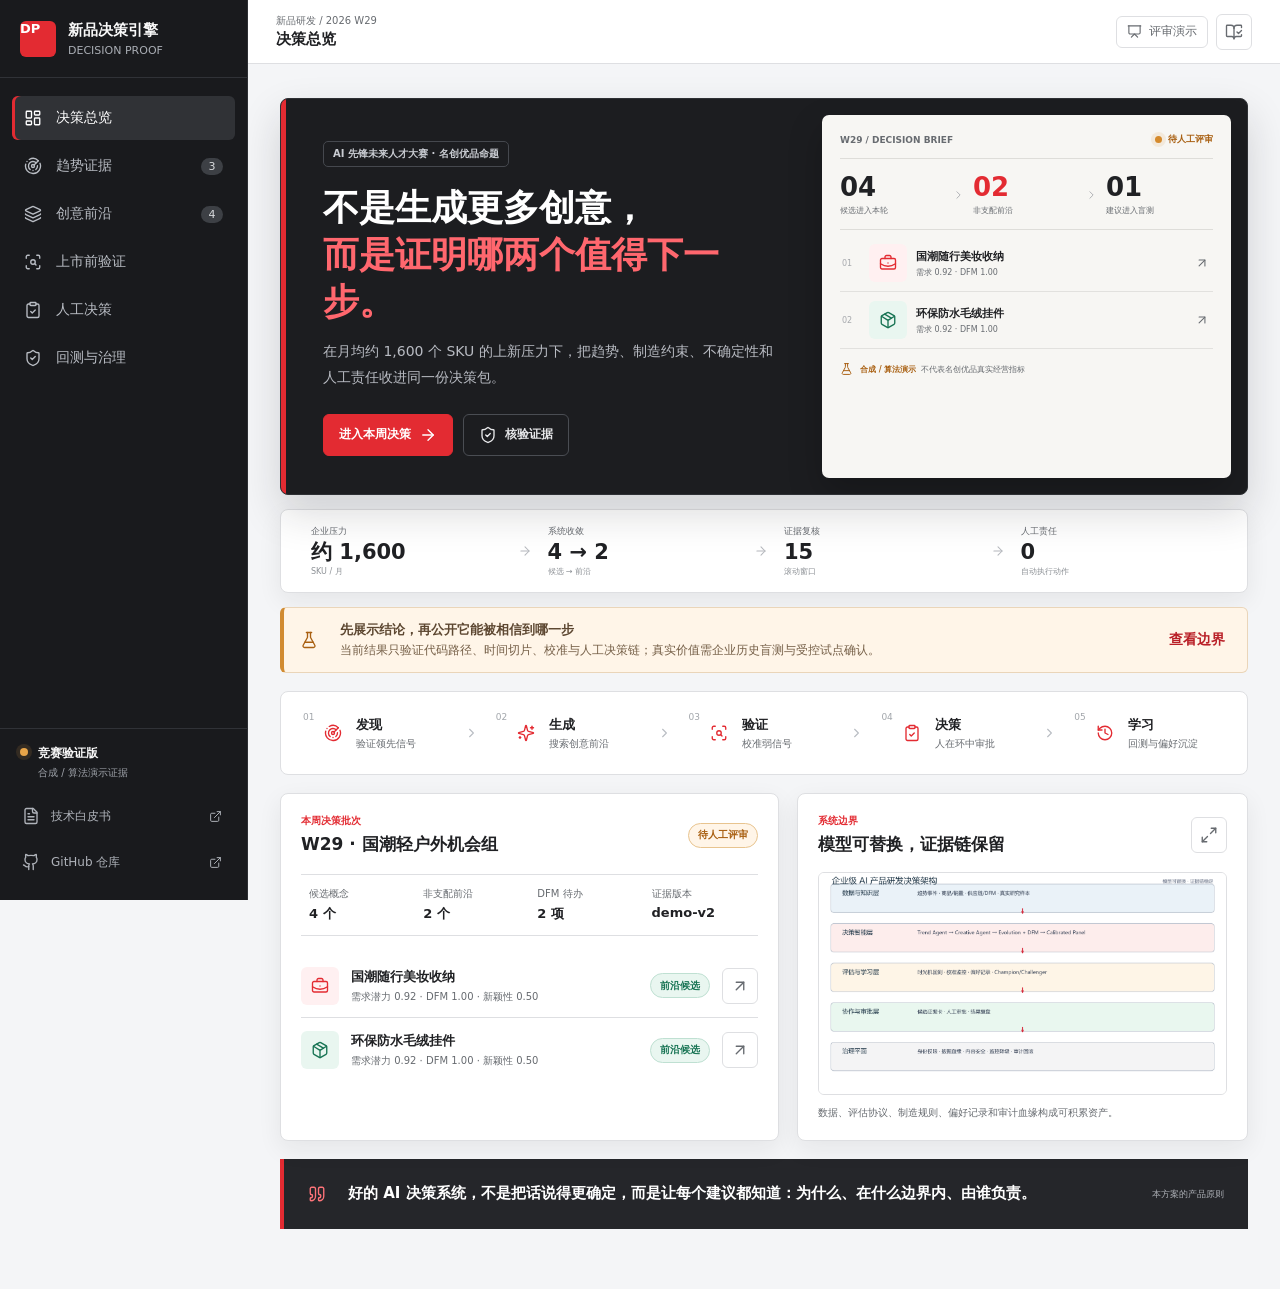
==== site/index.html @ 18df1b3a "feat: publish evaluator decision workspace" ====
<!doctype html>
<html lang="zh-CN">
<head>
  <meta charset="utf-8">
  <meta name="viewport" content="width=device-width, initial-scale=1">
  <meta name="description" content="MINISO AI 新品研发决策引擎评审演示工作台">
  <meta name="theme-color" content="#f4f5f7">
  <title>MINISO AI 新品决策工作台</title>
  <link rel="stylesheet" href="styles.css">
</head>
<body>
  <a class="skip-link" href="#main-content">跳到主要内容</a>

  <div class="app-shell">
    <aside class="sidebar" id="sidebar" aria-label="主导航">
      <div class="brand">
        <span class="brand-mark" aria-hidden="true">DP</span>
        <div>
          <strong>新品决策引擎</strong>
          <span>Decision Proof</span>
        </div>
      </div>

      <nav class="side-nav">
        <button class="nav-item active" data-view="overview" type="button">
          <i data-lucide="layout-dashboard" aria-hidden="true"></i>
          <span>决策总览</span>
        </button>
        <button class="nav-item" data-view="trends" type="button">
          <i data-lucide="radar" aria-hidden="true"></i>
          <span>趋势证据</span>
          <span class="nav-count">3</span>
        </button>
        <button class="nav-item" data-view="candidates" type="button">
          <i data-lucide="layers-3" aria-hidden="true"></i>
          <span>创意前沿</span>
          <span class="nav-count">4</span>
        </button>
        <button class="nav-item" data-view="validation" type="button">
          <i data-lucide="scan-search" aria-hidden="true"></i>
          <span>上市前验证</span>
        </button>
        <button class="nav-item" data-view="decision" type="button">
          <i data-lucide="clipboard-check" aria-hidden="true"></i>
          <span>人工决策</span>
        </button>
        <button class="nav-item" data-view="evidence" type="button">
          <i data-lucide="shield-check" aria-hidden="true"></i>
          <span>回测与治理</span>
        </button>
      </nav>

      <div class="sidebar-bottom">
        <div class="evidence-status">
          <span class="status-dot" aria-hidden="true"></span>
          <div>
            <strong>竞赛验证版</strong>
            <span>合成 / 算法演示证据</span>
          </div>
        </div>
        <a class="sidebar-link" href="assets/AI产品开发引擎技术白皮书.pdf" target="_blank" rel="noreferrer">
          <i data-lucide="file-text" aria-hidden="true"></i>
          技术白皮书
          <i data-lucide="external-link" aria-hidden="true"></i>
        </a>
        <a class="sidebar-link" href="https://github.com/lifelonglearnerAdam/miniso-ai-decision-engine" target="_blank" rel="noreferrer">
          <i data-lucide="github" aria-hidden="true"></i>
          GitHub 仓库
          <i data-lucide="external-link" aria-hidden="true"></i>
        </a>
      </div>
    </aside>

    <button class="sidebar-scrim" id="sidebar-scrim" type="button" aria-label="关闭导航"></button>

    <main class="main" id="main-content">
      <header class="topbar">
        <div class="topbar-left">
          <button class="icon-button mobile-menu" id="mobile-menu" type="button" aria-label="打开导航" title="打开导航">
            <i data-lucide="menu" aria-hidden="true"></i>
          </button>
          <div>
            <span class="eyebrow">新品研发 / 2026 W29</span>
            <strong id="topbar-title">决策总览</strong>
          </div>
        </div>
        <div class="topbar-actions">
          <span class="mode-badge"><i data-lucide="presentation" aria-hidden="true"></i>评审演示</span>
          <button class="icon-button" id="source-button" type="button" aria-label="查看证据来源" title="查看证据来源">
            <i data-lucide="book-open-check" aria-hidden="true"></i>
          </button>
        </div>
      </header>

      <section class="view active" id="view-overview" data-title="决策总览">
        <section class="story-stage" aria-labelledby="story-title">
          <div class="story-copy">
            <span class="story-kicker">AI 先锋未来人才大赛 · 名创优品命题</span>
            <h1 id="story-title">不是生成更多创意，<br><em>而是证明哪两个值得下一步。</em></h1>
            <p>在月均约 1,600 个 SKU 的上新压力下，把趋势、制造约束、不确定性和人工责任收进同一份决策包。</p>
            <div class="story-actions">
              <button class="story-primary" data-jump="candidates" type="button">
                进入本周决策
                <i data-lucide="arrow-right" aria-hidden="true"></i>
              </button>
              <button class="story-secondary" data-jump="evidence" type="button">
                <i data-lucide="shield-check" aria-hidden="true"></i>
                核验证据
              </button>
            </div>
          </div>

          <div class="decision-brief" aria-label="本周决策结论">
            <div class="brief-topline">
              <span>W29 / DECISION BRIEF</span>
              <span class="brief-live"><i></i>待人工评审</span>
            </div>
            <div class="brief-funnel" aria-label="4 个候选收敛为 2 个前沿候选，再形成 1 个盲测建议">
              <div><strong>04</strong><span>候选进入本轮</span></div>
              <i data-lucide="chevron-right" aria-hidden="true"></i>
              <div class="highlight"><strong>02</strong><span>非支配前沿</span></div>
              <i data-lucide="chevron-right" aria-hidden="true"></i>
              <div><strong>01</strong><span>建议进入盲测</span></div>
            </div>
            <div class="brief-candidates">
              <button data-candidate="C-042" type="button">
                <span class="brief-index">01</span>
                <span class="brief-product red"><i data-lucide="briefcase-business" aria-hidden="true"></i></span>
                <span><strong>国潮随行美妆收纳</strong><small>需求 0.92 · DFM 1.00</small></span>
                <i data-lucide="arrow-up-right" aria-hidden="true"></i>
              </button>
              <button data-candidate="C-057" type="button">
                <span class="brief-index">02</span>
                <span class="brief-product green"><i data-lucide="package" aria-hidden="true"></i></span>
                <span><strong>环保防水毛绒挂件</strong><small>需求 0.92 · DFM 1.00</small></span>
                <i data-lucide="arrow-up-right" aria-hidden="true"></i>
              </button>
            </div>
            <div class="brief-boundary">
              <i data-lucide="flask-conical" aria-hidden="true"></i>
              <span><strong>合成 / 算法演示</strong>不代表名创优品真实经营指标</span>
            </div>
          </div>
        </section>

        <div class="story-sequence" aria-label="从企业压力到人工决策的故事线">
          <div><span>企业压力</span><strong>约 1,600</strong><small>SKU / 月</small></div>
          <i data-lucide="arrow-right" aria-hidden="true"></i>
          <div><span>系统收敛</span><strong>4 → 2</strong><small>候选 → 前沿</small></div>
          <i data-lucide="arrow-right" aria-hidden="true"></i>
          <div><span>证据复核</span><strong>15</strong><small>滚动窗口</small></div>
          <i data-lucide="arrow-right" aria-hidden="true"></i>
          <div><span>人工责任</span><strong>0</strong><small>自动执行动作</small></div>
        </div>

        <div class="evidence-banner story-evidence" role="note">
          <i data-lucide="flask-conical" aria-hidden="true"></i>
          <div>
            <strong>先展示结论，再公开它能被相信到哪一步</strong>
            <span>当前结果只验证代码路径、时间切片、校准与人工决策链；真实价值需企业历史盲测与受控试点确认。</span>
          </div>
          <button class="text-button" data-jump="evidence" type="button">查看边界</button>
        </div>

        <div class="workflow" aria-label="决策流程">
          <button class="workflow-step" data-jump="trends" type="button">
            <span class="step-number">01</span>
            <i data-lucide="radar" aria-hidden="true"></i>
            <span><strong>发现</strong><small>验证领先信号</small></span>
          </button>
          <i class="workflow-arrow" data-lucide="chevron-right" aria-hidden="true"></i>
          <button class="workflow-step" data-jump="candidates" type="button">
            <span class="step-number">02</span>
            <i data-lucide="sparkles" aria-hidden="true"></i>
            <span><strong>生成</strong><small>搜索创意前沿</small></span>
          </button>
          <i class="workflow-arrow" data-lucide="chevron-right" aria-hidden="true"></i>
          <button class="workflow-step" data-jump="validation" type="button">
            <span class="step-number">03</span>
            <i data-lucide="scan-search" aria-hidden="true"></i>
            <span><strong>验证</strong><small>校准弱信号</small></span>
          </button>
          <i class="workflow-arrow" data-lucide="chevron-right" aria-hidden="true"></i>
          <button class="workflow-step" data-jump="decision" type="button">
            <span class="step-number">04</span>
            <i data-lucide="clipboard-check" aria-hidden="true"></i>
            <span><strong>决策</strong><small>人在环中审批</small></span>
          </button>
          <i class="workflow-arrow" data-lucide="chevron-right" aria-hidden="true"></i>
          <button class="workflow-step" data-jump="evidence" type="button">
            <span class="step-number">05</span>
            <i data-lucide="history" aria-hidden="true"></i>
            <span><strong>学习</strong><small>回测与偏好沉淀</small></span>
          </button>
        </div>

        <div class="overview-grid">
          <section class="panel batch-panel">
            <div class="panel-heading">
              <div>
                <span class="panel-kicker">本周决策批次</span>
                <h2>W29 · 国潮轻户外机会组</h2>
              </div>
              <span class="state-pill review">待人工评审</span>
            </div>
            <dl class="batch-facts">
              <div><dt>候选概念</dt><dd>4 个</dd></div>
              <div><dt>非支配前沿</dt><dd>2 个</dd></div>
              <div><dt>DFM 待办</dt><dd>2 项</dd></div>
              <div><dt>证据版本</dt><dd>demo-v2</dd></div>
            </dl>
            <div class="decision-row">
              <div class="concept-thumb red"><i data-lucide="briefcase-business" aria-hidden="true"></i></div>
              <div class="decision-copy">
                <strong>国潮随行美妆收纳</strong>
                <span>需求潜力 0.92 · DFM 1.00 · 新颖性 0.50</span>
              </div>
              <span class="state-pill success">前沿候选</span>
              <button class="icon-button" data-candidate="C-042" type="button" aria-label="查看国潮随行美妆收纳" title="查看候选">
                <i data-lucide="arrow-up-right" aria-hidden="true"></i>
              </button>
            </div>
            <div class="decision-row">
              <div class="concept-thumb green"><i data-lucide="package" aria-hidden="true"></i></div>
              <div class="decision-copy">
                <strong>环保防水毛绒挂件</strong>
                <span>需求潜力 0.92 · DFM 1.00 · 新颖性 0.50</span>
              </div>
              <span class="state-pill success">前沿候选</span>
              <button class="icon-button" data-candidate="C-057" type="button" aria-label="查看环保防水毛绒挂件" title="查看候选">
                <i data-lucide="arrow-up-right" aria-hidden="true"></i>
              </button>
            </div>
          </section>

          <figure class="panel architecture-figure">
            <div class="panel-heading">
              <div>
                <span class="panel-kicker">系统边界</span>
                <h2>模型可替换，证据链保留</h2>
              </div>
              <button class="icon-button" id="expand-architecture" type="button" aria-label="放大架构图" title="放大架构图">
                <i data-lucide="maximize-2" aria-hidden="true"></i>
              </button>
            </div>
            <img src="assets/architecture.png" alt="企业级 AI 产品研发决策架构，包含数据、决策智能、评估学习、协作审批和治理五层">
            <figcaption>数据、评估协议、制造规则、偏好记录和审计血缘构成可积累资产。</figcaption>
          </figure>
        </div>

        <blockquote class="proof-statement">
          <i data-lucide="quote" aria-hidden="true"></i>
          <p>好的 AI 决策系统，不是把话说得更确定，而是让每个建议都知道：为什么、在什么边界内、由谁负责。</p>
          <footer>本方案的产品原则</footer>
        </blockquote>
      </section>

      <section class="view" id="view-trends" data-title="趋势证据">
        <div class="view-heading compact">
          <div>
            <span class="section-kicker">01 / DISCOVER</span>
            <h1>先证明信号领先，再谈趋势</h1>
            <p>统一事件时间与入库时间，检验滞后方向和预测领先性，未通过的信号不进入创意阶段。</p>
          </div>
          <span class="evidence-chip"><i data-lucide="flask-conical" aria-hidden="true"></i>合成信号演示</span>
        </div>

        <div class="trend-layout">
          <div class="signal-list" id="signal-list" aria-label="趋势信号列表"></div>
          <section class="panel signal-detail" id="signal-detail" aria-live="polite"></section>
        </div>
        <div class="flow-footer">
          <span><i data-lucide="check-circle-2" aria-hidden="true"></i>领先性门槛已完成</span>
          <button class="secondary-button" data-jump="candidates" type="button">进入创意前沿 <i data-lucide="arrow-right" aria-hidden="true"></i></button>
        </div>
      </section>

      <section class="view" id="view-candidates" data-title="创意前沿">
        <div class="view-heading compact">
          <div>
            <span class="section-kicker">02 / GENERATE</span>
            <h1>比较权衡点，不迷信综合分</h1>
            <p>需求潜力、可制造性与新颖性同时保留，产品经理从非支配前沿选择，而不是让模型代替业务判断。</p>
          </div>
          <div class="segmented-control" role="group" aria-label="候选筛选">
            <button class="active" data-filter="all" type="button">全部</button>
            <button data-filter="pareto" type="button">前沿</button>
            <button data-filter="risk" type="button">有风险</button>
          </div>
        </div>

        <section class="panel candidate-table-panel">
          <div class="table-toolbar">
            <div>
              <strong>候选概念</strong>
              <span id="candidate-count">4 个候选 · 2 个非支配解</span>
            </div>
            <div class="table-legend">
              <span><i class="legend-dot demand"></i>需求</span>
              <span><i class="legend-dot dfm"></i>DFM</span>
              <span><i class="legend-dot novelty"></i>新颖性</span>
            </div>
          </div>
          <div class="table-wrap">
            <table class="data-table">
              <thead>
                <tr>
                  <th scope="col">比较</th>
                  <th scope="col">概念</th>
                  <th scope="col">需求潜力</th>
                  <th scope="col">可制造性</th>
                  <th scope="col">新颖性</th>
                  <th scope="col">状态</th>
                  <th scope="col"><span class="sr-only">操作</span></th>
                </tr>
              </thead>
              <tbody id="candidate-table-body"></tbody>
            </table>
          </div>
        </section>

        <section class="panel candidate-detail" id="candidate-detail" aria-live="polite"></section>

        <div class="compare-bar" id="compare-bar" aria-live="polite">
          <span><strong id="compare-count">0</strong> / 2 个候选</span>
          <div id="compare-items"></div>
          <button class="secondary-button" id="compare-button" type="button" disabled>
            <i data-lucide="columns-2" aria-hidden="true"></i>
            对比权衡
          </button>
        </div>
        <div class="flow-footer">
          <span><i data-lucide="check-circle-2" aria-hidden="true"></i>候选权衡已准备</span>
          <button class="secondary-button" data-jump="validation" type="button">查看上市前验证 <i data-lucide="arrow-right" aria-hidden="true"></i></button>
        </div>
      </section>

      <section class="view" id="view-validation" data-title="上市前验证">
        <div class="view-heading compact">
          <div>
            <span class="section-kicker">03 / VALIDATE</span>
            <h1>给出区间，而不是伪精确概率</h1>
            <p>虚拟面板只提供待校准的弱信号；真实观察负责锚定，独立留出数据负责区间覆盖。</p>
          </div>
          <label class="candidate-select">
            <span>当前候选</span>
            <select id="validation-candidate" aria-label="选择验证候选"></select>
          </label>
        </div>

        <div class="validation-grid">
          <section class="panel validation-summary" id="validation-summary"></section>
          <section class="panel segment-panel">
            <div class="panel-heading">
              <div>
                <span class="panel-kicker">分群弱信号</span>
                <h2>不同人群的区间分布</h2>
              </div>
              <span class="state-pill neutral">非购买概率</span>
            </div>
            <div id="segment-list" class="segment-list"></div>
          </section>
        </div>

        <section class="panel calibration-panel">
          <div class="panel-heading">
            <div>
              <span class="panel-kicker">校准健康度</span>
              <h2>独立留出集诊断</h2>
            </div>
            <a class="text-link" href="https://github.com/lifelonglearnerAdam/miniso-ai-decision-engine/blob/main/src/panel/calibration.py" target="_blank" rel="noreferrer">查看实现 <i data-lucide="external-link" aria-hidden="true"></i></a>
          </div>
          <div class="calibration-metrics">
            <div><span>加权 ECE</span><strong>0.016</strong><small>越接近 0 越好</small></div>
            <div><span>区间覆盖率</span><strong>91.9%</strong><small>目标覆盖 90%</small></div>
            <div><span>锚定样本</span><strong>180</strong><small>合成演示</small></div>
            <div><span>保形留出</span><strong>60</strong><small>未参与锚定拟合</small></div>
          </div>
        </section>
        <div class="flow-footer">
          <span><i data-lucide="check-circle-2" aria-hidden="true"></i>区间与校准诊断已展示</span>
          <button class="secondary-button" data-jump="decision" type="button">进入人工决策 <i data-lucide="arrow-right" aria-hidden="true"></i></button>
        </div>
      </section>

      <section class="view" id="view-decision" data-title="人工决策">
        <div class="view-heading compact">
          <div>
            <span class="section-kicker">04 / DECIDE</span>
            <h1>AI 提供证据包，人对动作负责</h1>
            <p>演示决策不会触发采购、打样、定价或上架；每次选择都记录理由、证据版本和责任边界。</p>
          </div>
          <span class="state-pill review">HITL 闸口</span>
        </div>

        <div class="decision-grid">
          <section class="panel decision-package" id="decision-package"></section>
          <section class="panel audit-panel">
            <div class="panel-heading">
              <div>
                <span class="panel-kicker">审计血缘</span>
                <h2>最近决策记录</h2>
              </div>
              <button class="icon-button" id="clear-session" type="button" aria-label="清除本次演示记录" title="清除本次演示记录">
                <i data-lucide="rotate-ccw" aria-hidden="true"></i>
              </button>
            </div>
            <ol class="audit-list" id="audit-list"></ol>
          </section>
        </div>
        <div class="flow-footer">
          <span><i data-lucide="check-circle-2" aria-hidden="true"></i>动作、理由与责任已记录</span>
          <button class="secondary-button" data-jump="evidence" type="button">查看回测证据 <i data-lucide="arrow-right" aria-hidden="true"></i></button>
        </div>
      </section>

      <section class="view" id="view-evidence" data-title="回测与治理">
        <div class="view-heading compact">
          <div>
            <span class="section-kicker">05 / LEARN</span>
            <h1>让评委看见证据等级与验证边界</h1>
            <p>实现、合成演示与企业待验证严格分层；失败窗口、受保护字段和协议参数均保留。</p>
          </div>
          <a class="secondary-button" href="assets/metrics.json" download>
            <i data-lucide="download" aria-hidden="true"></i>
            下载机器证据
          </a>
        </div>

        <div class="evidence-levels">
          <section class="evidence-level implemented">
            <div class="level-icon"><i data-lucide="badge-check" aria-hidden="true"></i></div>
            <span>01</span>
            <h2>已实现</h2>
            <p>代码存在、可运行、有自动化测试。</p>
            <strong>回测切片 · 校准 · DFM · 非支配前沿</strong>
          </section>
          <section class="evidence-level synthetic">
            <div class="level-icon"><i data-lucide="flask-conical" aria-hidden="true"></i></div>
            <span>02</span>
            <h2>合成演示</h2>
            <p>固定生成器验证端到端逻辑和防泄漏。</p>
            <strong>JSON · CSV · PNG · 逐窗口审计</strong>
          </section>
          <section class="evidence-level enterprise">
            <div class="level-icon"><i data-lucide="building-2" aria-hidden="true"></i></div>
            <span>03</span>
            <h2>企业待验证</h2>
            <p>必须使用真实历史数据或受控试点回答。</p>
            <strong>命中率提升 · 周期缩短 · 成本 · ROI</strong>
          </section>
        </div>

        <section class="panel backtest-panel">
          <div class="panel-heading">
            <div>
              <span class="panel-kicker">时光机回测</span>
              <h2>15 个滚动窗口均保留</h2>
            </div>
            <div class="backtest-actions">
              <a class="text-link" href="assets/backtest_summary.csv" download>CSV <i data-lucide="download" aria-hidden="true"></i></a>
              <a class="text-link" href="assets/metrics.json" target="_blank">JSON <i data-lucide="external-link" aria-hidden="true"></i></a>
            </div>
          </div>
          <div class="backtest-summary">
            <div class="metric-comparison">
              <span>Precision@20</span>
              <div class="comparison-row"><small>随机排序</small><div class="bar-track"><i style="width: 25%"></i></div><strong>0.250</strong></div>
              <div class="comparison-row"><small>历史品类率</small><div class="bar-track"><i style="width: 31.7%"></i></div><strong>0.317</strong></div>
              <div class="comparison-row model"><small>表格模型</small><div class="bar-track"><i style="width: 49%"></i></div><strong>0.490</strong></div>
              <span class="comparison-note">仅证明合成生成器中的可学习关系被识别</span>
            </div>
            <dl class="protocol-list">
              <div><dt>训练窗</dt><dd>180 天</dd></div>
              <div><dt>隔离窗</dt><dd>14 天</dd></div>
              <div><dt>预测窗</dt><dd>90 天</dd></div>
              <div><dt>滚动步长</dt><dd>30 天</dd></div>
              <div><dt>受保护列</dt><dd>3 个</dd></div>
              <div><dt>固定种子</dt><dd>2026</dd></div>
            </dl>
          </div>
          <button class="chart-button" id="chart-button" type="button" aria-label="放大回测图">
            <img src="assets/backtest_metrics.png" alt="15 个滚动窗口下随机排序、历史品类率和表格模型的 Precision、Recall、Lift 和 NDCG 对比图">
            <span><i data-lucide="maximize-2" aria-hidden="true"></i>放大查看逐窗口结果</span>
          </button>
        </section>

        <section class="panel pilot-panel">
          <div class="panel-heading">
            <div>
              <span class="panel-kicker">企业联合验证</span>
              <h2>从历史证据到受控试点</h2>
            </div>
          </div>
          <div class="pilot-steps">
            <div><span>01</span><strong>历史盲测</strong><small>冻结标签、基线与盲测期，不连接生产系统</small></div>
            <i data-lucide="arrow-right" aria-hidden="true"></i>
            <div><span>02</span><strong>影子运行</strong><small>定期生成候选和证据包，仅供产品经理对照</small></div>
            <i data-lucide="arrow-right" aria-hidden="true"></i>
            <div><span>03</span><strong>受控试点</strong><small>限定品类与区域，审批后执行并支持回滚</small></div>
          </div>
        </section>
        <div class="flow-footer evidence-footer">
          <span><i data-lucide="flag" aria-hidden="true"></i>评审路径完成</span>
          <button class="secondary-button" data-jump="overview" type="button">回到决策总览 <i data-lucide="arrow-up-right" aria-hidden="true"></i></button>
        </div>
      </section>
    </main>
  </div>

  <dialog class="source-dialog" id="source-dialog">
    <div class="dialog-heading">
      <div>
        <span class="panel-kicker">证据来源</span>
        <h2>公开事实与演示证据</h2>
      </div>
      <button class="icon-button" data-close-dialog type="button" aria-label="关闭" title="关闭">
        <i data-lucide="x" aria-hidden="true"></i>
      </button>
    </div>
    <div class="source-list">
      <a href="https://activity.feishu.cn/future-talent" target="_blank" rel="noreferrer">
        <i data-lucide="trophy" aria-hidden="true"></i>
        <span><strong>赛事官方命题</strong><small>AI 先锋未来人才大赛 · 名创优品研发创新命题</small></span>
        <i data-lucide="external-link" aria-hidden="true"></i>
      </a>
      <a href="https://ir.miniso.com/image/Annual+Report+2025+US.pdf" target="_blank" rel="noreferrer">
        <i data-lucide="landmark" aria-hidden="true"></i>
        <span><strong>MINISO 2025 年报</strong><small>月均约 1,600 个 SKU 与创新风险披露</small></span>
        <i data-lucide="external-link" aria-hidden="true"></i>
      </a>
      <a href="https://www.feishu.cn/customers/miniso_ai_case#/" target="_blank" rel="noreferrer">
        <i data-lucide="workflow" aria-hidden="true"></i>
        <span><strong>名创优品 AI 实战案例</strong><small>飞书官方披露的智慧巡店流程与协作方式</small></span>
        <i data-lucide="external-link" aria-hidden="true"></i>
      </a>
      <a href="https://www.feishu.cn/customers/PROYA_ai_case#/" target="_blank" rel="noreferrer">
        <i data-lucide="microscope" aria-hidden="true"></i>
        <span><strong>消费企业新品研发案例</strong><small>飞书官方披露的珀莱雅 AI 消费者洞察实践</small></span>
        <i data-lucide="external-link" aria-hidden="true"></i>
      </a>
      <a href="assets/metrics.json" target="_blank">
        <i data-lucide="braces" aria-hidden="true"></i>
        <span><strong>机器可读回测证据</strong><small>协议、受保护字段、逐窗口指标与证据等级</small></span>
        <i data-lucide="external-link" aria-hidden="true"></i>
      </a>
      <a href="assets/AI产品开发引擎技术白皮书.pdf" target="_blank">
        <i data-lucide="file-text" aria-hidden="true"></i>
        <span><strong>技术白皮书</strong><small>架构、算法、数据、治理与企业试点设计</small></span>
        <i data-lucide="external-link" aria-hidden="true"></i>
      </a>
    </div>
  </dialog>

  <dialog class="image-dialog" id="image-dialog">
    <button class="icon-button image-close" data-close-dialog type="button" aria-label="关闭大图" title="关闭">
      <i data-lucide="x" aria-hidden="true"></i>
    </button>
    <img id="dialog-image" alt="">
  </dialog>

  <div class="toast" id="toast" role="status" aria-live="polite">
    <i data-lucide="circle-check" aria-hidden="true"></i>
    <span id="toast-text"></span>
  </div>

  <script src="vendor/lucide.min.js"></script>
  <script src="data.js"></script>
  <script src="app.js"></script>
</body>
</html>
---- site/styles.css ----
:root {
  color-scheme: light;
  --bg: #f4f5f7;
  --surface: #ffffff;
  --surface-muted: #f8f8f7;
  --text: #202124;
  --text-muted: #676b70;
  --line: #dedfe2;
  --line-strong: #c8cacf;
  --red: #e32b32;
  --red-dark: #b91f27;
  --red-soft: #fff0f1;
  --green: #187454;
  --green-soft: #e9f6f0;
  --amber: #a96012;
  --amber-soft: #fff5e8;
  --blue: #315f91;
  --blue-soft: #edf3f9;
  --purple: #705084;
  --shadow: 0 8px 24px rgba(30, 32, 35, 0.07);
  --sidebar-width: 248px;
}

* {
  box-sizing: border-box;
}

html {
  scroll-behavior: smooth;
}

body {
  margin: 0;
  min-width: 320px;
  min-height: 100vh;
  background: var(--bg);
  color: var(--text);
  font-family: Inter, "PingFang SC", "Microsoft YaHei", system-ui, -apple-system, BlinkMacSystemFont, "Segoe UI", sans-serif;
  font-size: 14px;
  letter-spacing: 0;
}

button,
select,
textarea,
input {
  color: inherit;
  font: inherit;
  letter-spacing: 0;
}

button,
a {
  -webkit-tap-highlight-color: transparent;
}

button:focus-visible,
a:focus-visible,
select:focus-visible,
textarea:focus-visible,
input:focus-visible {
  outline: 3px solid rgba(49, 95, 145, 0.28);
  outline-offset: 2px;
}

img {
  display: block;
  max-width: 100%;
}

svg {
  width: 18px;
  height: 18px;
  flex: 0 0 auto;
}

.sr-only {
  position: absolute;
  width: 1px;
  height: 1px;
  padding: 0;
  margin: -1px;
  overflow: hidden;
  clip: rect(0, 0, 0, 0);
  white-space: nowrap;
  border: 0;
}

.skip-link {
  position: fixed;
  z-index: 1000;
  top: 8px;
  left: 8px;
  padding: 10px 14px;
  background: var(--surface);
  color: var(--text);
  border: 1px solid var(--line-strong);
  border-radius: 6px;
  transform: translateY(-160%);
}

.skip-link:focus {
  transform: translateY(0);
}

.app-shell {
  min-height: 100vh;
}

.sidebar {
  position: fixed;
  inset: 0 auto 0 0;
  z-index: 40;
  width: var(--sidebar-width);
  display: flex;
  flex-direction: column;
  background: #191a1d;
  color: #f8f8f8;
  border-right: 1px solid #2d2f33;
}

.brand {
  display: flex;
  align-items: center;
  gap: 12px;
  min-height: 78px;
  padding: 0 20px;
  border-bottom: 1px solid #303237;
}

.brand-mark {
  display: grid;
  width: 36px;
  height: 36px;
  place-items: center;
  background: var(--red);
  border-radius: 6px;
  color: #ffffff;
  font-size: 13px;
  font-weight: 800;
}

.brand div {
  min-width: 0;
}

.brand strong,
.brand span {
  display: block;
}

.brand strong {
  font-size: 15px;
  line-height: 1.45;
}

.brand div span {
  margin-top: 2px;
  color: #a9adb4;
  font-size: 11px;
  text-transform: uppercase;
}

.side-nav {
  display: grid;
  gap: 4px;
  padding: 18px 12px;
}

.nav-item {
  display: grid;
  grid-template-columns: 22px 1fr auto;
  align-items: center;
  gap: 10px;
  min-height: 44px;
  padding: 0 12px;
  border: 0;
  border-radius: 6px;
  background: transparent;
  color: #b9bdc4;
  text-align: left;
  cursor: pointer;
  transition: background 160ms ease, color 160ms ease;
}

.nav-item:hover {
  background: #25272b;
  color: #ffffff;
}

.nav-item.active {
  background: #303236;
  color: #ffffff;
  box-shadow: inset 3px 0 0 var(--red);
}

.nav-count {
  min-width: 22px;
  padding: 2px 6px;
  border-radius: 999px;
  background: #3d4045;
  color: #d8dadd;
  font-size: 11px;
  text-align: center;
}

.sidebar-bottom {
  display: grid;
  gap: 6px;
  margin-top: auto;
  padding: 16px 12px 18px;
  border-top: 1px solid #303237;
}

.evidence-status {
  display: flex;
  align-items: flex-start;
  gap: 10px;
  margin: 0 8px 10px;
}

.status-dot {
  width: 8px;
  height: 8px;
  margin-top: 5px;
  border-radius: 50%;
  background: #e8a549;
  box-shadow: 0 0 0 4px rgba(232, 165, 73, 0.12);
}

.evidence-status strong,
.evidence-status span {
  display: block;
}

.evidence-status strong {
  font-size: 12px;
}

.evidence-status span {
  margin-top: 3px;
  color: #9fa3aa;
  font-size: 10px;
  line-height: 1.5;
}

.sidebar-link {
  display: grid;
  grid-template-columns: 20px 1fr 16px;
  align-items: center;
  gap: 9px;
  min-height: 40px;
  padding: 0 10px;
  border-radius: 6px;
  color: #afb3ba;
  font-size: 12px;
  text-decoration: none;
}

.sidebar-link:hover {
  background: #25272b;
  color: #ffffff;
}

.sidebar-link svg:last-child {
  width: 13px;
  height: 13px;
}

.sidebar-scrim {
  display: none;
}

.main {
  min-height: 100vh;
  margin-left: var(--sidebar-width);
}

.topbar {
  position: sticky;
  z-index: 25;
  top: 0;
  display: flex;
  align-items: center;
  justify-content: space-between;
  min-height: 64px;
  padding: 0 28px;
  background: rgba(255, 255, 255, 0.94);
  border-bottom: 1px solid var(--line);
  backdrop-filter: blur(12px);
}

.topbar-left,
.topbar-actions {
  display: flex;
  align-items: center;
}

.topbar-left {
  gap: 12px;
}

.topbar-left strong,
.topbar-left span {
  display: block;
}

.topbar-left strong {
  margin-top: 2px;
  font-size: 15px;
}

.eyebrow {
  color: var(--text-muted);
  font-size: 10px;
  text-transform: uppercase;
}

.topbar-actions {
  gap: 8px;
}

.mode-badge,
.evidence-chip {
  display: inline-flex;
  align-items: center;
  gap: 7px;
  min-height: 32px;
  padding: 0 10px;
  border: 1px solid var(--line);
  border-radius: 6px;
  background: var(--surface);
  color: var(--text-muted);
  font-size: 12px;
  white-space: nowrap;
}

.mode-badge svg,
.evidence-chip svg {
  width: 15px;
  height: 15px;
}

.evidence-chip {
  border-color: #edd2af;
  background: var(--amber-soft);
  color: var(--amber);
}

.icon-button {
  display: inline-grid;
  width: 36px;
  height: 36px;
  place-items: center;
  padding: 0;
  border: 1px solid var(--line);
  border-radius: 6px;
  background: var(--surface);
  color: var(--text-muted);
  cursor: pointer;
  transition: border-color 160ms ease, background 160ms ease, color 160ms ease;
}

.icon-button:hover {
  border-color: var(--line-strong);
  background: var(--surface-muted);
  color: var(--text);
}

.mobile-menu {
  display: none;
}

.view {
  display: none;
  width: min(1440px, 100%);
  margin: 0 auto;
  padding: 34px 32px 60px;
}

.view.active {
  display: block;
  animation: view-in 220ms ease;
}

@keyframes view-in {
  from { opacity: 0; transform: translateY(4px); }
  to { opacity: 1; transform: translateY(0); }
}

.view-heading {
  display: flex;
  align-items: flex-end;
  justify-content: space-between;
  gap: 32px;
  margin-bottom: 24px;
}

.view-heading.compact {
  align-items: center;
}

.view-heading h1 {
  max-width: 900px;
  margin: 6px 0 8px;
  font-size: 30px;
  line-height: 1.25;
}

.overview-heading h1 {
  max-width: 820px;
  font-size: 36px;
}

.view-heading p {
  max-width: 850px;
  margin: 0;
  color: var(--text-muted);
  line-height: 1.75;
}

.story-stage {
  position: relative;
  display: grid;
  grid-template-columns: minmax(0, 1.12fr) minmax(420px, 0.88fr);
  min-height: 354px;
  margin-bottom: 14px;
  overflow: hidden;
  border: 1px solid #2e3034;
  border-radius: 8px;
  background: #1c1d20;
  color: #ffffff;
  box-shadow: 0 18px 42px rgba(25, 27, 30, 0.16);
}

.story-stage::before {
  content: "";
  position: absolute;
  inset: 0 auto 0 0;
  width: 5px;
  background: var(--red);
}

.story-copy {
  position: relative;
  z-index: 1;
  align-self: center;
  padding: 42px 36px 38px 42px;
}

.story-kicker {
  display: inline-flex;
  align-items: center;
  min-height: 26px;
  padding: 0 9px;
  border: 1px solid #45484e;
  border-radius: 5px;
  color: #c9ccd2;
  font-size: 10px;
  font-weight: 700;
}

.story-copy h1 {
  max-width: 760px;
  margin: 18px 0 14px;
  font-size: 36px;
  line-height: 1.3;
}

.story-copy h1 em {
  color: #ff676e;
  font-style: normal;
}

.story-copy p {
  max-width: 650px;
  margin: 0;
  color: #b8bbc2;
  font-size: 14px;
  line-height: 1.8;
}

.story-actions {
  display: flex;
  flex-wrap: wrap;
  gap: 10px;
  margin-top: 24px;
}

.story-primary,
.story-secondary {
  display: inline-flex;
  align-items: center;
  justify-content: center;
  gap: 8px;
  min-height: 42px;
  padding: 0 15px;
  border-radius: 6px;
  font-size: 12px;
  font-weight: 700;
  cursor: pointer;
}

.story-primary {
  border: 1px solid var(--red);
  background: var(--red);
  color: #ffffff;
}

.story-primary:hover {
  border-color: #f0474f;
  background: #f0474f;
}

.story-secondary {
  border: 1px solid #4a4d53;
  background: transparent;
  color: #e6e7e9;
}

.story-secondary:hover {
  border-color: #6a6e75;
  background: #27292d;
}

.decision-brief {
  position: relative;
  z-index: 1;
  align-self: stretch;
  margin: 16px 16px 16px 0;
  padding: 18px;
  border-radius: 7px;
  background: #f7f6f3;
  color: var(--text);
  box-shadow: 0 14px 34px rgba(0, 0, 0, 0.22);
}

.brief-topline,
.brief-live,
.brief-boundary {
  display: flex;
  align-items: center;
}

.brief-topline {
  justify-content: space-between;
  gap: 12px;
  padding-bottom: 12px;
  border-bottom: 1px solid #deddd9;
  color: var(--text-muted);
  font-size: 9px;
  font-weight: 700;
}

.brief-live {
  gap: 6px;
  color: var(--amber);
}

.brief-live i {
  width: 7px;
  height: 7px;
  border-radius: 50%;
  background: #d58a2c;
  box-shadow: 0 0 0 4px rgba(213, 138, 44, 0.12);
}

.brief-funnel {
  display: grid;
  grid-template-columns: 1fr 16px 1fr 16px 1fr;
  align-items: center;
  gap: 5px;
  padding: 15px 0 13px;
  border-bottom: 1px solid #deddd9;
}

.brief-funnel > div {
  min-width: 0;
}

.brief-funnel strong,
.brief-funnel span {
  display: block;
}

.brief-funnel strong {
  font-size: 26px;
  line-height: 1;
}

.brief-funnel span {
  margin-top: 5px;
  color: var(--text-muted);
  font-size: 8px;
  line-height: 1.4;
}

.brief-funnel .highlight strong {
  color: var(--red);
}

.brief-funnel > svg {
  width: 13px;
  color: #afb1b4;
}

.brief-candidates {
  display: grid;
  gap: 0;
  margin-top: 5px;
}

.brief-candidates button {
  display: grid;
  grid-template-columns: 18px 38px minmax(0, 1fr) 16px;
  align-items: center;
  gap: 9px;
  min-height: 57px;
  padding: 6px 2px;
  border: 0;
  border-bottom: 1px solid #e2e1de;
  background: transparent;
  text-align: left;
  cursor: pointer;
}

.brief-candidates button:hover {
  background: #efeeea;
}

.brief-candidates button > svg {
  width: 14px;
  color: var(--text-muted);
}

.brief-index {
  color: #a6a8ac;
  font-size: 8px;
}

.brief-product {
  display: grid;
  width: 38px;
  height: 38px;
  place-items: center;
  border-radius: 6px;
}

.brief-product.red {
  background: var(--red-soft);
  color: var(--red);
}

.brief-product.green {
  background: var(--green-soft);
  color: var(--green);
}

.brief-candidates strong,
.brief-candidates small {
  display: block;
}

.brief-candidates strong {
  font-size: 11px;
}

.brief-candidates small {
  margin-top: 3px;
  color: var(--text-muted);
  font-size: 8px;
}

.brief-boundary {
  gap: 7px;
  padding-top: 11px;
  color: var(--text-muted);
  font-size: 8px;
}

.brief-boundary svg {
  width: 13px;
  color: var(--amber);
}

.brief-boundary strong {
  margin-right: 5px;
  color: var(--amber);
}

.story-sequence {
  display: grid;
  grid-template-columns: 1fr 20px 1fr 20px 1fr 20px 1fr;
  align-items: center;
  margin-bottom: 14px;
  padding: 0 20px;
  border: 1px solid var(--line);
  border-radius: 8px;
  background: var(--surface);
  box-shadow: var(--shadow);
}

.story-sequence > div {
  min-width: 0;
  padding: 15px 10px;
}

.story-sequence span,
.story-sequence strong,
.story-sequence small {
  display: block;
}

.story-sequence span {
  color: var(--text-muted);
  font-size: 9px;
}

.story-sequence strong {
  margin: 4px 0 3px;
  font-size: 21px;
  line-height: 1;
}

.story-sequence small {
  color: #8c9095;
  font-size: 8px;
}

.story-sequence > svg {
  width: 14px;
  color: #b5b8bd;
}

.story-evidence {
  margin-bottom: 14px;
}

.proof-statement {
  display: grid;
  grid-template-columns: 26px 1fr auto;
  align-items: center;
  gap: 14px;
  margin: 18px 0 0;
  padding: 22px 24px;
  border: 0;
  border-left: 4px solid var(--red);
  background: #25262a;
  color: #ffffff;
}

.proof-statement > svg {
  color: #ff747a;
}

.proof-statement p {
  margin: 0;
  font-size: 15px;
  font-weight: 650;
  line-height: 1.7;
}

.proof-statement footer {
  color: #aeb1b7;
  font-size: 9px;
  white-space: nowrap;
}

.flow-footer {
  display: flex;
  align-items: center;
  justify-content: space-between;
  gap: 18px;
  margin-top: 18px;
  padding: 12px 0 0;
  border-top: 1px solid var(--line);
}

.flow-footer > span {
  display: inline-flex;
  align-items: center;
  gap: 7px;
  color: var(--green);
  font-size: 10px;
  font-weight: 650;
}

.flow-footer > span svg {
  width: 15px;
  height: 15px;
}

.flow-footer .secondary-button {
  min-height: 36px;
  padding: 0 12px;
  font-size: 11px;
}

.flow-footer .secondary-button svg {
  width: 15px;
  height: 15px;
}

.evidence-footer > span {
  color: var(--blue);
}

.section-kicker,
.panel-kicker {
  display: block;
  color: var(--red);
  font-size: 10px;
  font-weight: 750;
  text-transform: uppercase;
}

.primary-button,
.secondary-button,
.text-button {
  display: inline-flex;
  align-items: center;
  justify-content: center;
  gap: 8px;
  min-height: 40px;
  padding: 0 16px;
  border-radius: 6px;
  font-weight: 650;
  text-decoration: none;
  white-space: nowrap;
  cursor: pointer;
}

.primary-button {
  border: 1px solid var(--red);
  background: var(--red);
  color: #ffffff;
}

.primary-button:hover {
  border-color: var(--red-dark);
  background: var(--red-dark);
}

.secondary-button {
  border: 1px solid var(--line-strong);
  background: var(--surface);
  color: var(--text);
}

.secondary-button:hover:not(:disabled) {
  border-color: #aeb1b6;
  background: var(--surface-muted);
}

.secondary-button:disabled {
  color: #a2a5aa;
  cursor: not-allowed;
}

.text-button {
  min-height: 32px;
  padding: 0 6px;
  border: 0;
  background: transparent;
  color: var(--red-dark);
}

.text-button:hover {
  text-decoration: underline;
}

.evidence-banner {
  display: grid;
  grid-template-columns: 28px 1fr auto;
  align-items: center;
  gap: 12px;
  margin-bottom: 18px;
  padding: 13px 16px;
  border: 1px solid #ead5b9;
  border-left: 4px solid #d18b31;
  border-radius: 6px;
  background: var(--amber-soft);
  color: #5d4731;
}

.evidence-banner > svg {
  color: var(--amber);
}

.evidence-banner strong,
.evidence-banner span {
  display: block;
}

.evidence-banner strong {
  font-size: 13px;
}

.evidence-banner span {
  margin-top: 2px;
  color: #755f47;
  font-size: 12px;
  line-height: 1.55;
}

.metric-strip {
  display: grid;
  grid-template-columns: repeat(4, minmax(0, 1fr));
  margin-bottom: 18px;
  background: var(--surface);
  border: 1px solid var(--line);
  border-radius: 8px;
  box-shadow: var(--shadow);
}

.metric-item {
  min-width: 0;
  padding: 18px 20px;
}

.metric-item + .metric-item {
  border-left: 1px solid var(--line);
}

.metric-item span,
.metric-item strong,
.metric-item small {
  display: block;
}

.metric-item span {
  color: var(--text-muted);
  font-size: 11px;
}

.metric-item strong {
  margin: 5px 0 3px;
  font-size: 26px;
  line-height: 1;
}

.metric-item small {
  color: #85898f;
  font-size: 10px;
  line-height: 1.5;
}

.workflow {
  display: grid;
  grid-template-columns: repeat(4, minmax(0, 1fr) 22px) minmax(0, 1fr);
  align-items: center;
  margin-bottom: 18px;
  padding: 12px;
  border: 1px solid var(--line);
  border-radius: 8px;
  background: var(--surface);
}

.workflow-step {
  display: grid;
  grid-template-columns: auto 22px minmax(0, 1fr);
  align-items: center;
  gap: 10px;
  min-width: 0;
  min-height: 58px;
  padding: 8px 10px;
  border: 0;
  border-radius: 6px;
  background: transparent;
  text-align: left;
  cursor: pointer;
}

.workflow-step:hover {
  background: var(--surface-muted);
}

.workflow-step > svg {
  color: var(--red);
}

.workflow-step strong,
.workflow-step small {
  display: block;
}

.workflow-step strong {
  font-size: 13px;
}

.workflow-step small {
  margin-top: 3px;
  overflow: hidden;
  color: var(--text-muted);
  font-size: 10px;
  text-overflow: ellipsis;
  white-space: nowrap;
}

.step-number {
  align-self: start;
  color: #a1a5aa;
  font-size: 9px;
}

.workflow-arrow {
  width: 15px;
  color: #b9bdc3;
}

.overview-grid,
.validation-grid,
.decision-grid {
  display: grid;
  gap: 18px;
}

.overview-grid {
  grid-template-columns: minmax(0, 1.05fr) minmax(420px, 0.95fr);
}

.panel {
  min-width: 0;
  border: 1px solid var(--line);
  border-radius: 8px;
  background: var(--surface);
  box-shadow: var(--shadow);
}

.panel-heading,
.table-toolbar {
  display: flex;
  align-items: center;
  justify-content: space-between;
  gap: 20px;
}

.panel-heading h2 {
  margin: 5px 0 0;
  font-size: 17px;
  line-height: 1.35;
}

.batch-panel,
.architecture-figure,
.signal-detail,
.candidate-detail,
.validation-summary,
.segment-panel,
.calibration-panel,
.decision-package,
.audit-panel,
.backtest-panel,
.pilot-panel {
  padding: 20px;
}

.state-pill {
  display: inline-flex;
  align-items: center;
  min-height: 25px;
  padding: 0 9px;
  border: 1px solid transparent;
  border-radius: 999px;
  font-size: 10px;
  font-weight: 650;
  white-space: nowrap;
}

.state-pill.review {
  border-color: #e8c48f;
  background: var(--amber-soft);
  color: var(--amber);
}

.state-pill.success {
  border-color: #bfe0d2;
  background: var(--green-soft);
  color: var(--green);
}

.state-pill.danger {
  border-color: #efc2c6;
  background: var(--red-soft);
  color: var(--red-dark);
}

.state-pill.neutral {
  border-color: var(--line);
  background: var(--surface-muted);
  color: var(--text-muted);
}

.batch-facts {
  display: grid;
  grid-template-columns: repeat(4, 1fr);
  margin: 18px 0;
  border: 1px solid var(--line);
  border-width: 1px 0;
}

.batch-facts div {
  padding: 12px 8px;
}

.batch-facts dt {
  color: var(--text-muted);
  font-size: 10px;
}

.batch-facts dd {
  margin: 4px 0 0;
  font-size: 13px;
  font-weight: 700;
}

.decision-row {
  display: grid;
  grid-template-columns: 38px minmax(0, 1fr) auto 36px;
  align-items: center;
  gap: 12px;
  min-height: 64px;
  border-bottom: 1px solid var(--line);
}

.decision-row:last-child {
  border-bottom: 0;
}

.concept-thumb {
  display: grid;
  width: 38px;
  height: 38px;
  place-items: center;
  border-radius: 6px;
}

.concept-thumb.red {
  background: var(--red-soft);
  color: var(--red);
}

.concept-thumb.green {
  background: var(--green-soft);
  color: var(--green);
}

.concept-thumb.blue {
  background: var(--blue-soft);
  color: var(--blue);
}

.concept-thumb.amber {
  background: var(--amber-soft);
  color: var(--amber);
}

.decision-copy {
  min-width: 0;
}

.decision-copy strong,
.decision-copy span {
  display: block;
}

.decision-copy strong {
  overflow: hidden;
  font-size: 13px;
  text-overflow: ellipsis;
  white-space: nowrap;
}

.decision-copy span {
  margin-top: 4px;
  color: var(--text-muted);
  font-size: 10px;
}

.architecture-figure {
  margin: 0;
}

.architecture-figure img {
  width: 100%;
  aspect-ratio: 16 / 8.7;
  margin-top: 16px;
  border: 1px solid var(--line);
  border-radius: 6px;
  object-fit: cover;
}

.architecture-figure figcaption {
  margin-top: 10px;
  color: var(--text-muted);
  font-size: 10px;
  line-height: 1.55;
}

.trend-layout {
  display: grid;
  grid-template-columns: minmax(280px, 0.38fr) minmax(0, 1fr);
  gap: 18px;
}

.signal-list {
  display: grid;
  align-content: start;
  gap: 8px;
}

.signal-item {
  display: grid;
  grid-template-columns: 38px 1fr auto;
  align-items: center;
  gap: 12px;
  min-height: 74px;
  padding: 11px 12px;
  border: 1px solid var(--line);
  border-radius: 8px;
  background: var(--surface);
  text-align: left;
  cursor: pointer;
}

.signal-item:hover,
.signal-item.active {
  border-color: #b8bbc1;
  box-shadow: var(--shadow);
}

.signal-item.active {
  box-shadow: inset 3px 0 0 var(--red), var(--shadow);
}

.signal-icon {
  display: grid;
  width: 38px;
  height: 38px;
  place-items: center;
  border-radius: 6px;
  background: var(--surface-muted);
  color: var(--text-muted);
}

.signal-item strong,
.signal-item small {
  display: block;
}

.signal-item strong {
  font-size: 13px;
}

.signal-item small {
  margin-top: 4px;
  color: var(--text-muted);
  font-size: 10px;
}

.signal-score {
  text-align: right;
}

.signal-score strong {
  font-size: 18px;
}

.signal-score small {
  font-size: 9px;
  text-transform: uppercase;
}

.signal-headline {
  display: flex;
  align-items: flex-start;
  justify-content: space-between;
  gap: 16px;
  padding-bottom: 18px;
  border-bottom: 1px solid var(--line);
}

.signal-headline h2 {
  margin: 5px 0 7px;
  font-size: 22px;
}

.signal-headline p {
  max-width: 680px;
  margin: 0;
  color: var(--text-muted);
  line-height: 1.65;
}

.signal-stat-grid {
  display: grid;
  grid-template-columns: repeat(4, 1fr);
  margin: 18px 0;
  border: 1px solid var(--line);
  border-width: 1px 0;
}

.signal-stat-grid div {
  padding: 13px 10px;
}

.signal-stat-grid span,
.signal-stat-grid strong,
.signal-stat-grid small {
  display: block;
}

.signal-stat-grid span {
  color: var(--text-muted);
  font-size: 10px;
}

.signal-stat-grid strong {
  margin: 4px 0 2px;
  font-size: 19px;
}

.signal-stat-grid small {
  color: #8b8f94;
  font-size: 9px;
}

.lag-chart {
  display: grid;
  grid-template-columns: repeat(7, minmax(0, 1fr));
  align-items: end;
  gap: 10px;
  height: 190px;
  padding: 20px 12px 0;
  border-bottom: 1px solid var(--line);
}

.lag-bar {
  display: grid;
  grid-template-rows: 1fr auto;
  align-items: end;
  justify-items: center;
  gap: 8px;
  height: 100%;
}

.lag-bar i {
  width: min(38px, 70%);
  min-height: 6px;
  border-radius: 4px 4px 0 0;
  background: #c8cbd0;
}

.lag-bar.best i {
  background: var(--red);
}

.lag-bar span {
  color: var(--text-muted);
  font-size: 9px;
}

.signal-footnote {
  display: flex;
  align-items: flex-start;
  gap: 8px;
  margin: 14px 0 0;
  color: var(--text-muted);
  font-size: 10px;
  line-height: 1.6;
}

.signal-footnote svg {
  width: 14px;
  margin-top: 1px;
  color: var(--blue);
}

.segmented-control {
  display: inline-flex;
  padding: 3px;
  border: 1px solid var(--line);
  border-radius: 7px;
  background: var(--surface);
}

.segmented-control button {
  min-height: 30px;
  padding: 0 12px;
  border: 0;
  border-radius: 5px;
  background: transparent;
  color: var(--text-muted);
  cursor: pointer;
}

.segmented-control button.active {
  background: #24262a;
  color: #ffffff;
}

.candidate-table-panel {
  overflow: hidden;
}

.table-toolbar {
  min-height: 62px;
  padding: 0 18px;
  border-bottom: 1px solid var(--line);
}

.table-toolbar strong,
.table-toolbar span {
  display: block;
}

.table-toolbar strong {
  font-size: 14px;
}

.table-toolbar > div:first-child span {
  margin-top: 3px;
  color: var(--text-muted);
  font-size: 10px;
}

.table-legend {
  display: flex;
  align-items: center;
  gap: 14px;
  color: var(--text-muted);
  font-size: 10px;
}

.table-legend span {
  display: inline-flex;
  align-items: center;
  gap: 5px;
}

.legend-dot {
  display: inline-block;
  width: 7px;
  height: 7px;
  border-radius: 50%;
}

.legend-dot.demand { background: var(--red); }
.legend-dot.dfm { background: var(--green); }
.legend-dot.novelty { background: var(--purple); }

.table-wrap {
  overflow-x: auto;
}

.data-table {
  width: 100%;
  min-width: 840px;
  border-collapse: collapse;
}

.data-table th,
.data-table td {
  padding: 11px 14px;
  border-bottom: 1px solid var(--line);
  text-align: left;
  vertical-align: middle;
}

.data-table th {
  background: var(--surface-muted);
  color: var(--text-muted);
  font-size: 9px;
  font-weight: 650;
  text-transform: uppercase;
}

.data-table tbody tr {
  cursor: pointer;
}

.data-table tbody tr:hover,
.data-table tbody tr.active {
  background: #fbfbfa;
}

.data-table tbody tr.active {
  box-shadow: inset 3px 0 0 var(--red);
}

.data-table tbody tr:last-child td {
  border-bottom: 0;
}

.candidate-cell {
  display: flex;
  align-items: center;
  gap: 10px;
  min-width: 250px;
}

.candidate-cell strong,
.candidate-cell small {
  display: block;
}

.candidate-cell strong {
  font-size: 12px;
}

.candidate-cell small {
  margin-top: 4px;
  color: var(--text-muted);
  font-size: 9px;
}

.score-cell {
  min-width: 116px;
}

.score-inline {
  display: grid;
  grid-template-columns: 1fr 34px;
  align-items: center;
  gap: 8px;
}

.score-inline .bar-track {
  height: 5px;
}

.score-inline strong {
  font-size: 11px;
  text-align: right;
}

.bar-track {
  height: 7px;
  overflow: hidden;
  border-radius: 999px;
  background: #ebecef;
}

.bar-track i {
  display: block;
  height: 100%;
  border-radius: inherit;
  background: #a6abb2;
}

.score-inline.demand i { background: var(--red); }
.score-inline.dfm i { background: var(--green); }
.score-inline.novelty i { background: var(--purple); }

.compare-check {
  width: 16px;
  height: 16px;
  accent-color: var(--red);
  cursor: pointer;
}

.row-action {
  display: grid;
  width: 30px;
  height: 30px;
  place-items: center;
  border: 0;
  border-radius: 5px;
  background: transparent;
  color: var(--text-muted);
  cursor: pointer;
}

.row-action:hover {
  background: #eceef0;
  color: var(--text);
}

.candidate-detail {
  margin-top: 18px;
}

.candidate-detail-grid {
  display: grid;
  grid-template-columns: minmax(280px, 0.8fr) minmax(0, 1.2fr);
  gap: 28px;
}

.candidate-title-block {
  display: flex;
  align-items: flex-start;
  gap: 14px;
}

.candidate-title-block .concept-thumb {
  width: 46px;
  height: 46px;
}

.candidate-title-block h2 {
  margin: 3px 0 5px;
  font-size: 20px;
}

.candidate-title-block p {
  margin: 0;
  color: var(--text-muted);
  font-size: 11px;
  line-height: 1.6;
}

.attribute-tags {
  display: flex;
  flex-wrap: wrap;
  gap: 6px;
  margin: 16px 0;
}

.attribute-tags span {
  padding: 5px 8px;
  border: 1px solid var(--line);
  border-radius: 5px;
  background: var(--surface-muted);
  color: var(--text-muted);
  font-size: 9px;
}

.candidate-source {
  display: flex;
  align-items: flex-start;
  gap: 8px;
  padding: 10px;
  border-left: 3px solid var(--blue);
  background: var(--blue-soft);
  color: #4e6278;
  font-size: 10px;
  line-height: 1.55;
}

.candidate-source svg {
  width: 14px;
  margin-top: 1px;
}

.objective-list {
  display: grid;
  gap: 13px;
}

.objective-row {
  display: grid;
  grid-template-columns: 74px 1fr 42px;
  align-items: center;
  gap: 10px;
}

.objective-row span {
  color: var(--text-muted);
  font-size: 10px;
}

.objective-row strong {
  font-size: 12px;
  text-align: right;
}

.risk-list {
  display: grid;
  gap: 8px;
  margin-top: 18px;
}

.risk-item {
  display: grid;
  grid-template-columns: 22px 1fr auto;
  align-items: center;
  gap: 8px;
  min-height: 40px;
  padding: 7px 10px;
  border: 1px solid var(--line);
  border-radius: 6px;
}

.risk-item svg {
  width: 15px;
}

.risk-item strong,
.risk-item small {
  display: block;
}

.risk-item strong {
  font-size: 10px;
}

.risk-item small {
  margin-top: 2px;
  color: var(--text-muted);
  font-size: 9px;
}

.compare-bar {
  position: sticky;
  z-index: 15;
  bottom: 14px;
  display: none;
  grid-template-columns: auto 1fr auto;
  align-items: center;
  gap: 14px;
  min-height: 56px;
  margin-top: 18px;
  padding: 8px 10px 8px 16px;
  border: 1px solid var(--line-strong);
  border-radius: 8px;
  background: rgba(255, 255, 255, 0.96);
  box-shadow: 0 12px 32px rgba(22, 24, 27, 0.14);
  backdrop-filter: blur(10px);
}

.compare-bar.visible {
  display: grid;
}

#compare-items {
  display: flex;
  gap: 6px;
  min-width: 0;
}

.compare-item {
  max-width: 190px;
  overflow: hidden;
  padding: 6px 9px;
  border-radius: 5px;
  background: var(--surface-muted);
  font-size: 10px;
  text-overflow: ellipsis;
  white-space: nowrap;
}

.candidate-select {
  display: grid;
  gap: 5px;
  min-width: 250px;
}

.candidate-select span {
  color: var(--text-muted);
  font-size: 9px;
}

.candidate-select select {
  min-height: 38px;
  padding: 0 34px 0 11px;
  border: 1px solid var(--line-strong);
  border-radius: 6px;
  background: var(--surface);
}

.validation-grid {
  grid-template-columns: minmax(0, 0.8fr) minmax(400px, 1.2fr);
  margin-bottom: 18px;
}

.validation-score {
  display: flex;
  align-items: flex-end;
  justify-content: space-between;
  gap: 20px;
  margin: 18px 0 12px;
}

.validation-score strong {
  font-size: 46px;
  line-height: 1;
}

.validation-score small {
  color: var(--text-muted);
  font-size: 10px;
}

.interval-track {
  position: relative;
  height: 28px;
  margin: 16px 0 8px;
  border-radius: 6px;
  background: #eceef0;
}

.interval-range {
  position: absolute;
  top: 8px;
  height: 12px;
  border-radius: 999px;
  background: rgba(49, 95, 145, 0.34);
}

.interval-point {
  position: absolute;
  top: 3px;
  width: 4px;
  height: 22px;
  border-radius: 999px;
  background: var(--blue);
}

.interval-labels {
  display: flex;
  justify-content: space-between;
  color: var(--text-muted);
  font-size: 9px;
}

.validation-note {
  margin: 18px 0 0;
  padding-top: 14px;
  border-top: 1px solid var(--line);
  color: var(--text-muted);
  font-size: 10px;
  line-height: 1.6;
}

.segment-list {
  display: grid;
  gap: 16px;
  margin-top: 22px;
}

.segment-row {
  display: grid;
  grid-template-columns: 90px 1fr 58px;
  align-items: center;
  gap: 12px;
}

.segment-row strong,
.segment-row small {
  display: block;
}

.segment-row strong {
  font-size: 11px;
}

.segment-row small {
  margin-top: 3px;
  color: var(--text-muted);
  font-size: 9px;
}

.segment-range {
  position: relative;
  height: 18px;
  background: #eef0f2;
  border-radius: 999px;
}

.segment-range i {
  position: absolute;
  top: 4px;
  height: 10px;
  border-radius: 999px;
  background: #9db4ca;
}

.segment-range b {
  position: absolute;
  top: 1px;
  width: 3px;
  height: 16px;
  border-radius: 999px;
  background: var(--blue);
}

.segment-row > span {
  font-size: 10px;
  font-weight: 700;
  text-align: right;
}

.calibration-panel {
  margin-bottom: 18px;
}

.text-link {
  display: inline-flex;
  align-items: center;
  gap: 6px;
  color: var(--blue);
  font-size: 10px;
  text-decoration: none;
}

.text-link:hover {
  text-decoration: underline;
}

.text-link svg {
  width: 13px;
  height: 13px;
}

.calibration-metrics {
  display: grid;
  grid-template-columns: repeat(4, 1fr);
  margin-top: 18px;
  border-top: 1px solid var(--line);
}

.calibration-metrics div {
  padding: 15px 10px 0;
}

.calibration-metrics div + div {
  border-left: 1px solid var(--line);
}

.calibration-metrics span,
.calibration-metrics strong,
.calibration-metrics small {
  display: block;
}

.calibration-metrics span {
  color: var(--text-muted);
  font-size: 10px;
}

.calibration-metrics strong {
  margin: 4px 0;
  font-size: 22px;
}

.calibration-metrics small {
  color: #8b8f94;
  font-size: 9px;
}

.decision-grid {
  grid-template-columns: minmax(0, 1.1fr) minmax(330px, 0.9fr);
}

.decision-package-header {
  display: grid;
  grid-template-columns: 46px 1fr auto;
  align-items: center;
  gap: 13px;
  padding-bottom: 16px;
  border-bottom: 1px solid var(--line);
}

.decision-package-header h2,
.decision-package-header p {
  margin: 0;
}

.decision-package-header h2 {
  font-size: 18px;
}

.decision-package-header p {
  margin-top: 4px;
  color: var(--text-muted);
  font-size: 10px;
}

.evidence-checks {
  display: grid;
  grid-template-columns: repeat(2, 1fr);
  gap: 8px;
  margin: 16px 0;
}

.evidence-check {
  display: flex;
  align-items: center;
  gap: 8px;
  min-height: 38px;
  padding: 7px 9px;
  border: 1px solid var(--line);
  border-radius: 6px;
  color: var(--text-muted);
  font-size: 10px;
}

.evidence-check svg {
  width: 15px;
  color: var(--green);
}

.decision-form label {
  display: block;
  margin-bottom: 6px;
  font-size: 10px;
  font-weight: 700;
}

.decision-form textarea {
  width: 100%;
  min-height: 82px;
  resize: vertical;
  padding: 10px 11px;
  border: 1px solid var(--line-strong);
  border-radius: 6px;
  line-height: 1.55;
}

.decision-actions {
  display: grid;
  grid-template-columns: 1fr 1fr 1fr;
  gap: 8px;
  margin-top: 12px;
}

.decision-action {
  display: inline-flex;
  align-items: center;
  justify-content: center;
  gap: 7px;
  min-height: 40px;
  padding: 0 10px;
  border: 1px solid var(--line-strong);
  border-radius: 6px;
  background: var(--surface);
  font-size: 11px;
  font-weight: 650;
  cursor: pointer;
}

.decision-action.approve {
  border-color: var(--green);
  background: var(--green);
  color: #ffffff;
}

.decision-action.hold {
  border-color: #dfbd8b;
  background: var(--amber-soft);
  color: var(--amber);
}

.decision-action.reject {
  border-color: #efc1c5;
  background: var(--red-soft);
  color: var(--red-dark);
}

.audit-list {
  display: grid;
  gap: 0;
  margin: 18px 0 0;
  padding: 0;
  list-style: none;
}

.audit-entry {
  position: relative;
  display: grid;
  grid-template-columns: 32px 1fr;
  gap: 10px;
  padding: 0 0 18px;
}

.audit-entry:not(:last-child)::before {
  content: "";
  position: absolute;
  top: 30px;
  bottom: 0;
  left: 15px;
  width: 1px;
  background: var(--line);
}

.audit-icon {
  z-index: 1;
  display: grid;
  width: 32px;
  height: 32px;
  place-items: center;
  border: 1px solid var(--line);
  border-radius: 50%;
  background: var(--surface);
  color: var(--text-muted);
}

.audit-icon svg {
  width: 14px;
}

.audit-copy strong,
.audit-copy span,
.audit-copy small {
  display: block;
}

.audit-copy strong {
  margin-top: 1px;
  font-size: 11px;
}

.audit-copy span {
  margin-top: 4px;
  color: var(--text-muted);
  font-size: 9px;
  line-height: 1.5;
}

.audit-copy small {
  margin-top: 5px;
  color: #96999e;
  font-size: 8px;
}

.evidence-levels {
  display: grid;
  grid-template-columns: repeat(3, 1fr);
  gap: 12px;
  margin-bottom: 18px;
}

.evidence-level {
  position: relative;
  min-height: 190px;
  padding: 20px;
  overflow: hidden;
  border: 1px solid var(--line);
  border-top: 3px solid;
  border-radius: 8px;
  background: var(--surface);
}

.evidence-level.implemented { border-top-color: var(--green); }
.evidence-level.synthetic { border-top-color: var(--amber); }
.evidence-level.enterprise { border-top-color: var(--blue); }

.level-icon {
  display: grid;
  width: 38px;
  height: 38px;
  place-items: center;
  margin-bottom: 14px;
  border-radius: 6px;
}

.implemented .level-icon { background: var(--green-soft); color: var(--green); }
.synthetic .level-icon { background: var(--amber-soft); color: var(--amber); }
.enterprise .level-icon { background: var(--blue-soft); color: var(--blue); }

.evidence-level > span {
  position: absolute;
  top: 16px;
  right: 18px;
  color: #c0c3c7;
  font-size: 11px;
}

.evidence-level h2 {
  margin: 0 0 8px;
  font-size: 18px;
}

.evidence-level p {
  margin: 0 0 14px;
  color: var(--text-muted);
  font-size: 11px;
  line-height: 1.6;
}

.evidence-level strong {
  font-size: 10px;
  line-height: 1.6;
}

.backtest-panel,
.pilot-panel {
  margin-bottom: 18px;
}

.backtest-actions {
  display: flex;
  gap: 12px;
}

.backtest-summary {
  display: grid;
  grid-template-columns: minmax(0, 1.1fr) minmax(330px, 0.9fr);
  gap: 30px;
  margin: 18px 0;
  padding: 18px 0;
  border: 1px solid var(--line);
  border-width: 1px 0;
}

.metric-comparison > span:first-child {
  display: block;
  margin-bottom: 12px;
  font-size: 11px;
  font-weight: 700;
}

.comparison-row {
  display: grid;
  grid-template-columns: 74px 1fr 44px;
  align-items: center;
  gap: 10px;
  margin-bottom: 9px;
}

.comparison-row small {
  color: var(--text-muted);
  font-size: 9px;
}

.comparison-row strong {
  font-size: 10px;
  text-align: right;
}

.comparison-row.model .bar-track i {
  background: var(--red);
}

.comparison-note {
  display: block;
  margin-top: 12px;
  color: var(--text-muted);
  font-size: 9px;
}

.protocol-list {
  display: grid;
  grid-template-columns: repeat(2, 1fr);
  gap: 8px;
  margin: 0;
}

.protocol-list div {
  display: flex;
  align-items: center;
  justify-content: space-between;
  min-height: 36px;
  padding: 0 10px;
  border: 1px solid var(--line);
  border-radius: 5px;
}

.protocol-list dt {
  color: var(--text-muted);
  font-size: 9px;
}

.protocol-list dd {
  margin: 0;
  font-size: 10px;
  font-weight: 700;
}

.chart-button {
  position: relative;
  width: 100%;
  padding: 0;
  overflow: hidden;
  border: 1px solid var(--line);
  border-radius: 6px;
  background: var(--surface-muted);
  cursor: zoom-in;
}

.chart-button img {
  width: 100%;
  max-height: 520px;
  object-fit: contain;
}

.chart-button span {
  position: absolute;
  right: 10px;
  bottom: 10px;
  display: inline-flex;
  align-items: center;
  gap: 6px;
  padding: 7px 9px;
  border-radius: 5px;
  background: rgba(24, 25, 28, 0.86);
  color: #ffffff;
  font-size: 9px;
}

.chart-button span svg {
  width: 13px;
}

.pilot-steps {
  display: grid;
  grid-template-columns: 1fr 24px 1fr 24px 1fr;
  align-items: center;
  gap: 10px;
  margin-top: 18px;
}

.pilot-steps div {
  min-height: 102px;
  padding: 14px;
  border: 1px solid var(--line);
  border-radius: 6px;
  background: var(--surface-muted);
}

.pilot-steps div span,
.pilot-steps div strong,
.pilot-steps div small {
  display: block;
}

.pilot-steps div span {
  color: var(--red);
  font-size: 9px;
}

.pilot-steps div strong {
  margin: 5px 0;
  font-size: 13px;
}

.pilot-steps div small {
  color: var(--text-muted);
  font-size: 9px;
  line-height: 1.55;
}

.pilot-steps > svg {
  width: 16px;
  justify-self: center;
  color: #a7abb0;
}

dialog {
  padding: 0;
  border: 0;
  border-radius: 8px;
  background: var(--surface);
  color: var(--text);
  box-shadow: 0 24px 72px rgba(17, 19, 22, 0.24);
}

dialog::backdrop {
  background: rgba(18, 20, 23, 0.58);
  backdrop-filter: blur(3px);
}

.source-dialog {
  width: min(600px, calc(100% - 32px));
  padding: 20px;
}

.dialog-heading {
  display: flex;
  align-items: flex-start;
  justify-content: space-between;
  gap: 20px;
  padding-bottom: 14px;
  border-bottom: 1px solid var(--line);
}

.dialog-heading h2 {
  margin: 5px 0 0;
  font-size: 19px;
}

.source-list {
  display: grid;
  gap: 8px;
  margin-top: 14px;
}

.source-list a {
  display: grid;
  grid-template-columns: 34px 1fr 16px;
  align-items: center;
  gap: 12px;
  min-height: 58px;
  padding: 9px 10px;
  border: 1px solid var(--line);
  border-radius: 6px;
  color: var(--text);
  text-decoration: none;
}

.source-list a:hover {
  border-color: var(--line-strong);
  background: var(--surface-muted);
}

.source-list a > svg:first-child {
  width: 19px;
  color: var(--red);
}

.source-list a > svg:last-child {
  width: 13px;
  color: var(--text-muted);
}

.source-list strong,
.source-list small {
  display: block;
}

.source-list strong {
  font-size: 11px;
}

.source-list small {
  margin-top: 3px;
  color: var(--text-muted);
  font-size: 9px;
  line-height: 1.5;
}

.image-dialog {
  width: min(1180px, calc(100% - 32px));
  max-height: calc(100vh - 32px);
  overflow: auto;
  background: #f4f4f3;
}

.image-dialog img {
  width: 100%;
  height: auto;
}

.image-close {
  position: sticky;
  z-index: 2;
  top: 10px;
  float: right;
  margin: 10px 10px -46px 0;
  background: rgba(255, 255, 255, 0.92);
}

.toast {
  position: fixed;
  z-index: 100;
  right: 22px;
  bottom: 22px;
  display: flex;
  align-items: center;
  gap: 9px;
  max-width: min(420px, calc(100% - 32px));
  min-height: 46px;
  padding: 10px 14px;
  border: 1px solid #bcdccb;
  border-radius: 7px;
  background: #f2fbf6;
  color: #175e46;
  box-shadow: 0 12px 32px rgba(20, 32, 25, 0.14);
  opacity: 0;
  transform: translateY(14px);
  pointer-events: none;
  transition: opacity 180ms ease, transform 180ms ease;
}

.toast.visible {
  opacity: 1;
  transform: translateY(0);
}

.toast svg {
  width: 17px;
}

.toast span {
  font-size: 11px;
  line-height: 1.5;
}

.compare-dialog-content {
  width: min(800px, calc(100vw - 32px));
  padding: 20px;
}

.compare-grid {
  display: grid;
  grid-template-columns: repeat(2, 1fr);
  gap: 14px;
  margin-top: 14px;
}

.compare-column {
  padding: 15px;
  border: 1px solid var(--line);
  border-radius: 6px;
}

.compare-column h3 {
  margin: 0 0 12px;
  font-size: 14px;
}

.compare-column dl {
  display: grid;
  gap: 8px;
  margin: 0;
}

.compare-column dl div {
  display: flex;
  justify-content: space-between;
  padding-bottom: 7px;
  border-bottom: 1px solid var(--line);
}

.compare-column dt {
  color: var(--text-muted);
  font-size: 9px;
}

.compare-column dd {
  margin: 0;
  font-size: 10px;
  font-weight: 700;
}

@media (max-width: 1180px) {
  .story-stage {
    grid-template-columns: minmax(0, 1fr) minmax(380px, 0.9fr);
  }

  .story-copy {
    padding: 34px 28px 32px 34px;
  }

  .story-copy h1 {
    font-size: 31px;
  }

  .overview-grid,
  .validation-grid,
  .decision-grid,
  .backtest-summary {
    grid-template-columns: 1fr;
  }

  .overview-grid {
    align-items: start;
  }

  .workflow-step {
    grid-template-columns: 20px minmax(0, 1fr);
  }

  .workflow-step .step-number {
    display: none;
  }

  .metric-strip {
    grid-template-columns: repeat(2, 1fr);
  }

  .metric-item:nth-child(3) {
    border-left: 0;
    border-top: 1px solid var(--line);
  }

  .metric-item:nth-child(4) {
    border-top: 1px solid var(--line);
  }
}

@media (max-width: 980px) {
  .sidebar {
    transform: translateX(-102%);
    transition: transform 200ms ease;
  }

  body.nav-open .sidebar {
    transform: translateX(0);
  }

  .sidebar-scrim {
    position: fixed;
    z-index: 35;
    inset: 0;
    width: 100%;
    height: 100%;
    padding: 0;
    border: 0;
    background: rgba(18, 20, 23, 0.48);
    opacity: 0;
    pointer-events: none;
    transition: opacity 200ms ease;
  }

  body.nav-open .sidebar-scrim {
    display: block;
    opacity: 1;
    pointer-events: auto;
  }

  .main {
    margin-left: 0;
  }

  .mobile-menu {
    display: inline-grid;
  }

  .view {
    padding: 28px 22px 54px;
  }

  .story-stage {
    grid-template-columns: 1fr;
  }

  .decision-brief {
    margin: 0 20px 20px;
  }

  .trend-layout,
  .candidate-detail-grid {
    grid-template-columns: 1fr;
  }

  .signal-list {
    grid-template-columns: repeat(3, 1fr);
  }

  .signal-item {
    grid-template-columns: 34px 1fr;
  }

  .signal-score {
    grid-column: 2;
    display: flex;
    align-items: baseline;
    gap: 5px;
    text-align: left;
  }
}

@media (max-width: 720px) {
  .topbar {
    min-height: 58px;
    padding: 0 14px;
  }

  .topbar-left .eyebrow,
  .mode-badge {
    display: none;
  }

  .view {
    padding: 22px 14px 48px;
  }

  .story-stage {
    min-height: 0;
  }

  .story-copy {
    padding: 28px 20px 24px;
  }

  .story-copy h1 {
    font-size: 29px;
  }

  .story-copy p {
    font-size: 12px;
  }

  .decision-brief {
    margin: 0 12px 12px;
    padding: 15px;
  }

  .story-sequence {
    grid-template-columns: 1fr 1fr;
    padding: 0 10px;
  }

  .story-sequence > div:nth-of-type(3) {
    border-top: 1px solid var(--line);
  }

  .story-sequence > div:nth-of-type(4) {
    border-top: 1px solid var(--line);
  }

  .story-sequence > svg {
    display: none;
  }

  .proof-statement {
    grid-template-columns: 24px 1fr;
    padding: 18px;
  }

  .proof-statement footer {
    grid-column: 2;
  }

  .flow-footer {
    align-items: stretch;
    flex-direction: column;
    gap: 10px;
  }

  .flow-footer .secondary-button {
    width: 100%;
  }

  .view-heading,
  .view-heading.compact {
    align-items: stretch;
    flex-direction: column;
    gap: 14px;
  }

  .view-heading h1,
  .overview-heading h1 {
    font-size: 26px;
  }

  .primary-button,
  .secondary-button {
    align-self: flex-start;
  }

  .evidence-banner {
    grid-template-columns: 24px 1fr;
  }

  .evidence-banner .text-button {
    grid-column: 2;
    justify-self: start;
    padding: 0;
  }

  .metric-strip {
    grid-template-columns: 1fr 1fr;
  }

  .metric-item {
    padding: 15px;
  }

  .metric-item strong {
    font-size: 22px;
  }

  .workflow {
    grid-template-columns: 1fr;
    gap: 2px;
  }

  .workflow-step {
    grid-template-columns: auto 22px minmax(0, 1fr);
  }

  .workflow-step .step-number {
    display: block;
  }

  .workflow-arrow {
    display: none;
  }

  .batch-facts,
  .signal-stat-grid,
  .calibration-metrics {
    grid-template-columns: repeat(2, 1fr);
  }

  .calibration-metrics div:nth-child(3) {
    border-left: 0;
  }

  .decision-row {
    grid-template-columns: 38px minmax(0, 1fr) 34px;
  }

  .decision-row .state-pill {
    display: none;
  }

  .signal-list {
    grid-template-columns: 1fr;
  }

  .signal-item {
    grid-template-columns: 38px 1fr auto;
  }

  .signal-score {
    grid-column: auto;
    display: block;
    text-align: right;
  }

  .segmented-control {
    align-self: flex-start;
  }

  .table-toolbar {
    align-items: flex-start;
    flex-direction: column;
    padding: 12px 14px;
  }

  .compare-bar {
    grid-template-columns: auto 1fr;
  }

  .compare-bar .secondary-button {
    grid-column: 1 / -1;
    width: 100%;
  }

  .candidate-select {
    min-width: 0;
  }

  .evidence-checks,
  .decision-actions,
  .evidence-levels,
  .protocol-list {
    grid-template-columns: 1fr;
  }

  .pilot-steps {
    grid-template-columns: 1fr;
  }

  .pilot-steps > svg {
    transform: rotate(90deg);
  }

  .compare-grid {
    grid-template-columns: 1fr;
  }

  .source-dialog {
    padding: 14px;
  }
}

@media (max-width: 440px) {
  .story-copy h1 {
    font-size: 26px;
  }

  .story-kicker {
    font-size: 9px;
  }

  .story-actions {
    display: grid;
    grid-template-columns: 1fr;
  }

  .story-primary,
  .story-secondary {
    width: 100%;
  }

  .brief-funnel {
    grid-template-columns: 1fr 12px 1fr 12px 1fr;
  }

  .brief-funnel strong {
    font-size: 22px;
  }

  .story-sequence {
    grid-template-columns: 1fr;
  }

  .story-sequence > svg {
    display: none;
  }

  .story-sequence > div:not(:first-child) {
    border-top: 1px solid var(--line);
  }

  .metric-strip,
  .batch-facts,
  .signal-stat-grid,
  .calibration-metrics {
    grid-template-columns: 1fr;
  }

  .metric-item + .metric-item,
  .metric-item:nth-child(3),
  .calibration-metrics div + div,
  .calibration-metrics div:nth-child(3) {
    border-left: 0;
    border-top: 1px solid var(--line);
  }

  .overview-heading h1,
  .view-heading h1 {
    font-size: 24px;
  }

  .decision-actions {
    grid-template-columns: 1fr;
  }

  .segment-row {
    grid-template-columns: 74px 1fr 46px;
    gap: 7px;
  }
}

@media (prefers-reduced-motion: reduce) {
  *,
  *::before,
  *::after {
    scroll-behavior: auto !important;
    animation-duration: 0.01ms !important;
    animation-iteration-count: 1 !important;
    transition-duration: 0.01ms !important;
  }
}
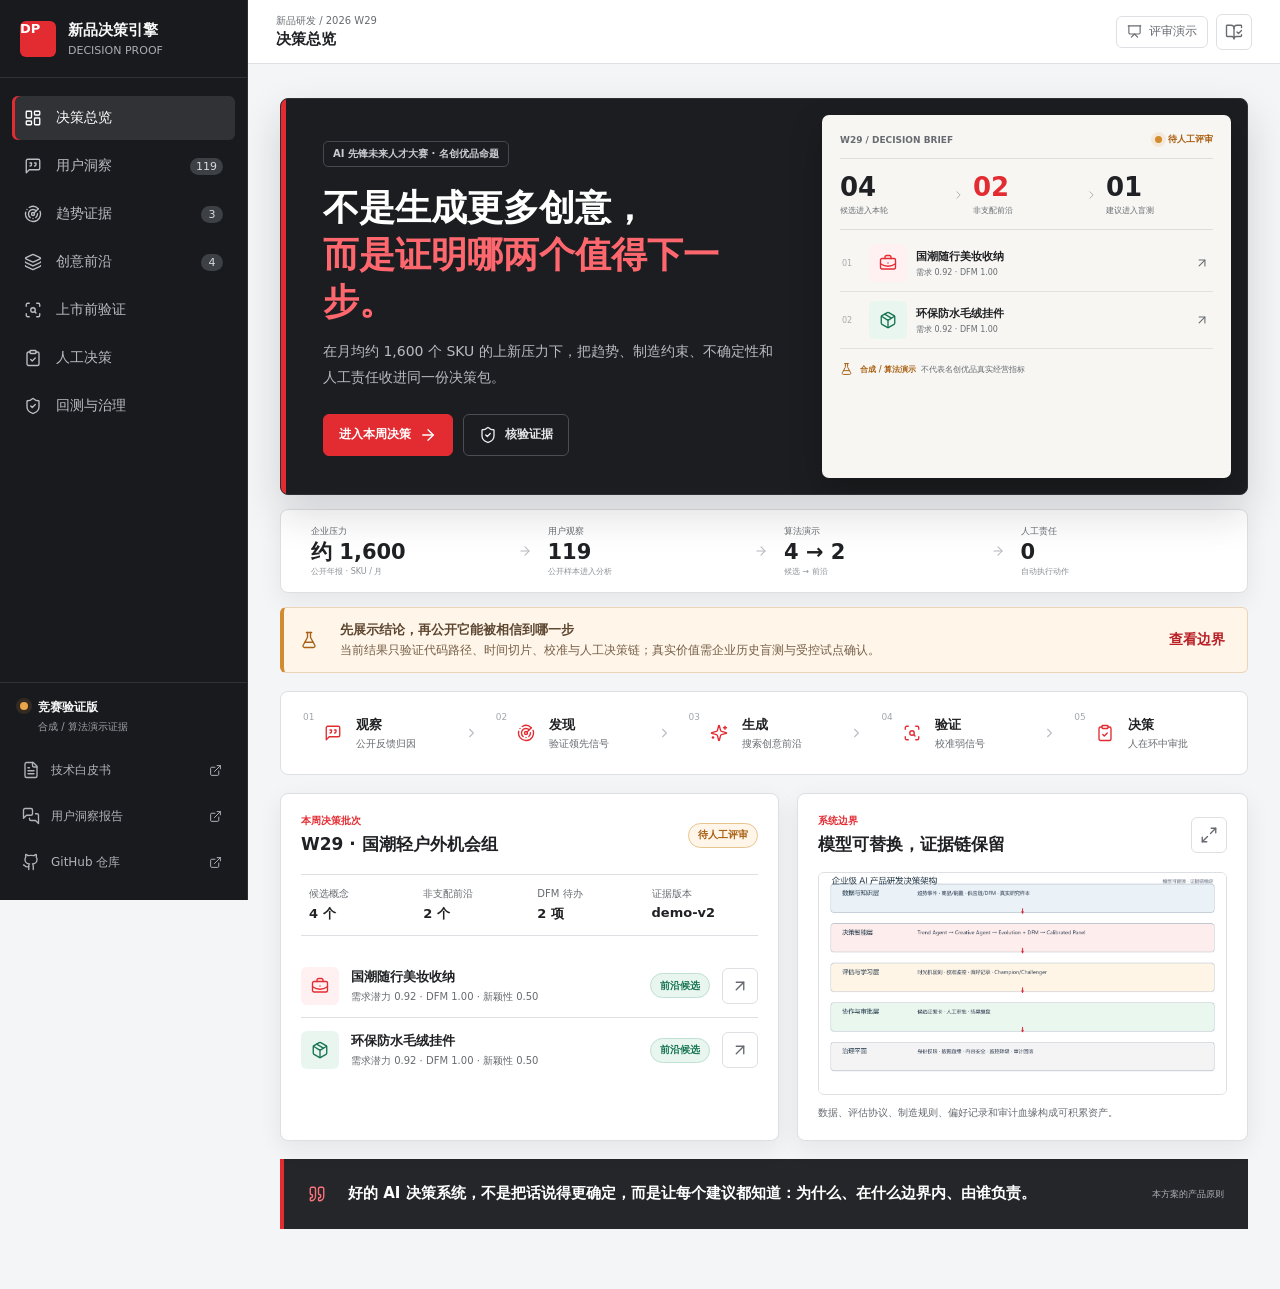
==== commit 39e1630e: "feat: add judge-ready customer insight story" ====
--- a/site/index.html
+++ b/site/index.html
@@ -25,6 +25,11 @@
         <button class="nav-item active" data-view="overview" type="button">
           <i data-lucide="layout-dashboard" aria-hidden="true"></i>
           <span>决策总览</span>
+        </button>
+        <button class="nav-item" data-view="insights" type="button">
+          <i data-lucide="message-square-quote" aria-hidden="true"></i>
+          <span>用户洞察</span>
+          <span class="nav-count">119</span>
         </button>
         <button class="nav-item" data-view="trends" type="button">
           <i data-lucide="radar" aria-hidden="true"></i>
@@ -63,6 +68,11 @@
           技术白皮书
           <i data-lucide="external-link" aria-hidden="true"></i>
         </a>
+        <a class="sidebar-link" href="https://github.com/lifelonglearnerAdam/miniso-ai-decision-engine/blob/main/docs/00_%E7%94%A8%E6%88%B7%E7%9C%9F%E5%AE%9E%E5%8F%8D%E9%A6%88%E6%B4%9E%E5%AF%9F/report/miniso_user_insight_report_zh.md" target="_blank" rel="noreferrer">
+          <i data-lucide="messages-square" aria-hidden="true"></i>
+          用户洞察报告
+          <i data-lucide="external-link" aria-hidden="true"></i>
+        </a>
         <a class="sidebar-link" href="https://github.com/lifelonglearnerAdam/miniso-ai-decision-engine" target="_blank" rel="noreferrer">
           <i data-lucide="github" aria-hidden="true"></i>
           GitHub 仓库
@@ -144,11 +154,11 @@
         </section>
 
         <div class="story-sequence" aria-label="从企业压力到人工决策的故事线">
-          <div><span>企业压力</span><strong>约 1,600</strong><small>SKU / 月</small></div>
+          <div><span>企业压力</span><strong>约 1,600</strong><small>公开年报 · SKU / 月</small></div>
           <i data-lucide="arrow-right" aria-hidden="true"></i>
-          <div><span>系统收敛</span><strong>4 → 2</strong><small>候选 → 前沿</small></div>
+          <div><span>用户观察</span><strong>119</strong><small>公开样本进入分析</small></div>
           <i data-lucide="arrow-right" aria-hidden="true"></i>
-          <div><span>证据复核</span><strong>15</strong><small>滚动窗口</small></div>
+          <div><span>算法演示</span><strong>4 → 2</strong><small>候选 → 前沿</small></div>
           <i data-lucide="arrow-right" aria-hidden="true"></i>
           <div><span>人工责任</span><strong>0</strong><small>自动执行动作</small></div>
         </div>
@@ -163,34 +173,34 @@
         </div>
 
         <div class="workflow" aria-label="决策流程">
+          <button class="workflow-step" data-jump="insights" type="button">
+            <span class="step-number">01</span>
+            <i data-lucide="message-square-quote" aria-hidden="true"></i>
+            <span><strong>观察</strong><small>公开反馈归因</small></span>
+          </button>
+          <i class="workflow-arrow" data-lucide="chevron-right" aria-hidden="true"></i>
           <button class="workflow-step" data-jump="trends" type="button">
-            <span class="step-number">01</span>
+            <span class="step-number">02</span>
             <i data-lucide="radar" aria-hidden="true"></i>
             <span><strong>发现</strong><small>验证领先信号</small></span>
           </button>
           <i class="workflow-arrow" data-lucide="chevron-right" aria-hidden="true"></i>
           <button class="workflow-step" data-jump="candidates" type="button">
-            <span class="step-number">02</span>
+            <span class="step-number">03</span>
             <i data-lucide="sparkles" aria-hidden="true"></i>
             <span><strong>生成</strong><small>搜索创意前沿</small></span>
           </button>
           <i class="workflow-arrow" data-lucide="chevron-right" aria-hidden="true"></i>
           <button class="workflow-step" data-jump="validation" type="button">
-            <span class="step-number">03</span>
+            <span class="step-number">04</span>
             <i data-lucide="scan-search" aria-hidden="true"></i>
             <span><strong>验证</strong><small>校准弱信号</small></span>
           </button>
           <i class="workflow-arrow" data-lucide="chevron-right" aria-hidden="true"></i>
           <button class="workflow-step" data-jump="decision" type="button">
-            <span class="step-number">04</span>
+            <span class="step-number">05</span>
             <i data-lucide="clipboard-check" aria-hidden="true"></i>
             <span><strong>决策</strong><small>人在环中审批</small></span>
-          </button>
-          <i class="workflow-arrow" data-lucide="chevron-right" aria-hidden="true"></i>
-          <button class="workflow-step" data-jump="evidence" type="button">
-            <span class="step-number">05</span>
-            <i data-lucide="history" aria-hidden="true"></i>
-            <span><strong>学习</strong><small>回测与偏好沉淀</small></span>
           </button>
         </div>
 
@@ -255,10 +265,107 @@
         </blockquote>
       </section>
 
+      <section class="view" id="view-insights" data-title="用户洞察">
+        <div class="view-heading compact">
+          <div>
+            <span class="section-kicker">01 / LISTEN</span>
+            <h1>先把用户说的，变成产品机会</h1>
+            <p>从公开可回溯样本中提取任务、角色、价格、质量与可获得性线索，为后续趋势验证和候选筛选提供问题上下文。</p>
+          </div>
+          <span class="evidence-chip voc-chip"><i data-lucide="messages-square" aria-hidden="true"></i>公开样本观察</span>
+        </div>
+
+        <div class="evidence-banner voc-banner" role="note">
+          <i data-lucide="database" aria-hidden="true"></i>
+          <div>
+            <strong>这是真实公开反馈的聚合观察，不是消费者总体统计</strong>
+            <span>124 条公开样本 · 119 条进入分析 · 目的性采样 · 不估计总体满意度，也不与合成回测指标相加。</span>
+          </div>
+          <a class="text-button" href="https://github.com/lifelonglearnerAdam/miniso-ai-decision-engine/blob/main/docs/00_%E7%94%A8%E6%88%B7%E7%9C%9F%E5%AE%9E%E5%8F%8D%E9%A6%88%E6%B4%9E%E5%AF%9F/DATA_ETHICS.md" target="_blank" rel="noreferrer">查看伦理边界</a>
+        </div>
+
+        <div class="metric-strip voc-metrics" id="voc-metrics" aria-label="公开样本概览"></div>
+
+        <div class="voc-hero-grid">
+          <section class="panel voc-thesis">
+            <div class="panel-heading">
+              <div>
+                <span class="panel-kicker">结论先行</span>
+                <h2>“可爱且值”要同时完成五件事</h2>
+              </div>
+              <span class="state-pill success">A/B 级证据为主</span>
+            </div>
+            <div class="voc-formula" aria-label="角色吸引力乘以可负担情绪价值、可使用功能价值、可获得性和信任保障">
+              <span>角色吸引力</span><i>×</i><span>可负担</span><i>×</i><span>可使用</span><i>×</i><span>可获得</span><i>×</i><span>可信任</span>
+            </div>
+            <p>公开样本的共同信号是：IP 负责让人停下来，任务完成度、价格、质量、库存和售后决定是否购买、复购与推荐。</p>
+            <div class="voc-thesis-actions">
+              <a class="text-link" href="https://github.com/lifelonglearnerAdam/miniso-ai-decision-engine/blob/main/docs/00_%E7%94%A8%E6%88%B7%E7%9C%9F%E5%AE%9E%E5%8F%8D%E9%A6%88%E6%B4%9E%E5%AF%9F/report/miniso_user_insight_report_zh.md" target="_blank" rel="noreferrer">阅读完整研究报告 <i data-lucide="external-link" aria-hidden="true"></i></a>
+              <span class="micro-note">采集日期 2026-07-18 · 主题归纳，不展示个人身份</span>
+            </div>
+          </section>
+          <section class="panel voc-path-panel">
+            <div class="panel-heading">
+              <div>
+                <span class="panel-kicker">从观察到动作</span>
+                <h2>下一步进入哪个决策字段</h2>
+              </div>
+            </div>
+            <div class="voc-path">
+              <div><span>用户原话主题</span><strong>任务 / 角色 / 价格</strong></div>
+              <i data-lucide="arrow-down" aria-hidden="true"></i>
+              <div><span>结构化字段</span><strong>场景 · 品类 · 风险</strong></div>
+              <i data-lucide="arrow-down" aria-hidden="true"></i>
+              <div><span>交给算法验证</span><strong>趋势 · 候选 · DFM</strong></div>
+            </div>
+          </section>
+        </div>
+
+        <div class="voc-layout">
+          <section class="panel voc-theme-panel">
+            <div class="panel-heading">
+              <div>
+                <span class="panel-kicker">样本主题密度</span>
+                <h2>点击一个主题，看它如何变成产品动作</h2>
+              </div>
+              <span class="state-pill neutral">进入分析 119 条</span>
+            </div>
+            <div class="voc-theme-list" id="voc-theme-list" aria-label="公开反馈主题列表"></div>
+          </section>
+          <section class="panel voc-detail" id="voc-theme-detail" aria-live="polite"></section>
+        </div>
+
+        <section class="panel voc-mapping-panel">
+          <div class="panel-heading">
+            <div>
+              <span class="panel-kicker">评委可复核的转译</span>
+              <h2>公开观察如何进入决策链</h2>
+            </div>
+            <span class="state-pill review">不替代企业数据</span>
+          </div>
+          <div class="table-wrap">
+            <table class="data-table voc-mapping-table">
+              <thead><tr><th scope="col">公开观察</th><th scope="col">产品问题</th><th scope="col">引擎动作</th><th scope="col">企业验收</th></tr></thead>
+              <tbody>
+                <tr><td>高频使用与复购价值</td><td>能否一句话说清任务和效果？</td><td>建立任务词典，进入需求特征</td><td>复购、退货与真实销量盲测</td></tr>
+                <tr><td>角色级 IP 偏好</td><td>同一系列是否被平均对待？</td><td>按角色 × 品类 × 门店 × 时间切分</td><td>按 SKU 族和区域回放验证</td></tr>
+                <tr><td>促销与价格敏感</td><td>优惠带来转化还是规则摩擦？</td><td>把门槛、会员和履约列为风险</td><td>试点转化、投诉和售后成本</td></tr>
+                <tr><td>质量、真伪与售后</td><td>信任风险会否吞噬情绪价值？</td><td>DFM / 合规 / 售后前置闸口</td><td>质量缺陷率、换货与内容审核</td></tr>
+              </tbody>
+            </table>
+          </div>
+        </section>
+
+        <div class="flow-footer">
+          <span><i data-lucide="check-circle-2" aria-hidden="true"></i>用户问题已转译为待验证字段</span>
+          <button class="secondary-button" data-jump="trends" type="button">进入趋势证据 <i data-lucide="arrow-right" aria-hidden="true"></i></button>
+        </div>
+      </section>
+
       <section class="view" id="view-trends" data-title="趋势证据">
         <div class="view-heading compact">
           <div>
-            <span class="section-kicker">01 / DISCOVER</span>
+            <span class="section-kicker">02 / DISCOVER</span>
             <h1>先证明信号领先，再谈趋势</h1>
             <p>统一事件时间与入库时间，检验滞后方向和预测领先性，未通过的信号不进入创意阶段。</p>
           </div>
@@ -278,7 +385,7 @@
       <section class="view" id="view-candidates" data-title="创意前沿">
         <div class="view-heading compact">
           <div>
-            <span class="section-kicker">02 / GENERATE</span>
+            <span class="section-kicker">03 / GENERATE</span>
             <h1>比较权衡点，不迷信综合分</h1>
             <p>需求潜力、可制造性与新颖性同时保留，产品经理从非支配前沿选择，而不是让模型代替业务判断。</p>
           </div>
@@ -338,7 +445,7 @@
       <section class="view" id="view-validation" data-title="上市前验证">
         <div class="view-heading compact">
           <div>
-            <span class="section-kicker">03 / VALIDATE</span>
+            <span class="section-kicker">04 / VALIDATE</span>
             <h1>给出区间，而不是伪精确概率</h1>
             <p>虚拟面板只提供待校准的弱信号；真实观察负责锚定，独立留出数据负责区间覆盖。</p>
           </div>
@@ -386,7 +493,7 @@
       <section class="view" id="view-decision" data-title="人工决策">
         <div class="view-heading compact">
           <div>
-            <span class="section-kicker">04 / DECIDE</span>
+            <span class="section-kicker">05 / DECIDE</span>
             <h1>AI 提供证据包，人对动作负责</h1>
             <p>演示决策不会触发采购、打样、定价或上架；每次选择都记录理由、证据版本和责任边界。</p>
           </div>
@@ -417,7 +524,7 @@
       <section class="view" id="view-evidence" data-title="回测与治理">
         <div class="view-heading compact">
           <div>
-            <span class="section-kicker">05 / LEARN</span>
+            <span class="section-kicker">06 / PROVE</span>
             <h1>让评委看见证据等级与验证边界</h1>
             <p>实现、合成演示与企业待验证严格分层；失败窗口、受保护字段和协议参数均保留。</p>
           </div>
@@ -539,6 +646,21 @@
         <span><strong>消费企业新品研发案例</strong><small>飞书官方披露的珀莱雅 AI 消费者洞察实践</small></span>
         <i data-lucide="external-link" aria-hidden="true"></i>
       </a>
+      <a href="https://cy.ncss.cn/information/2c93f4c696aa01a10196eca57202006a" target="_blank" rel="noreferrer">
+        <i data-lucide="scale" aria-hidden="true"></i>
+        <span><strong>中国国际大学生创新大赛评审规则</strong><small>企业命题组：需求匹配、实现成效、项目分析与团队协作</small></span>
+        <i data-lucide="external-link" aria-hidden="true"></i>
+      </a>
+      <a href="https://www.tiaozhanbei.net/" target="_blank" rel="noreferrer">
+        <i data-lucide="trophy" aria-hidden="true"></i>
+        <span><strong>挑战杯官方项目库</strong><small>信息技术、人工智能驱动与产业落地的公开参考口径</small></span>
+        <i data-lucide="external-link" aria-hidden="true"></i>
+      </a>
+      <a href="https://github.com/lifelonglearnerAdam/miniso-ai-decision-engine/blob/main/docs/00_%E7%94%A8%E6%88%B7%E7%9C%9F%E5%AE%9E%E5%8F%8D%E9%A6%88%E6%B4%9E%E5%AF%9F/report/miniso_user_insight_report_zh.md" target="_blank" rel="noreferrer">
+        <i data-lucide="messages-square" aria-hidden="true"></i>
+        <span><strong>公开用户洞察研究</strong><small>124 条样本、119 条进入分析、采样与伦理限制</small></span>
+        <i data-lucide="external-link" aria-hidden="true"></i>
+      </a>
       <a href="assets/metrics.json" target="_blank">
         <i data-lucide="braces" aria-hidden="true"></i>
         <span><strong>机器可读回测证据</strong><small>协议、受保护字段、逐窗口指标与证据等级</small></span>
--- a/site/styles.css
+++ b/site/styles.css
@@ -766,6 +766,379 @@
   white-space: nowrap;
 }
 
+.voc-chip {
+  border-color: #bcdccd;
+  background: var(--green-soft);
+  color: var(--green);
+}
+
+.voc-banner {
+  border-color: #c9e1d6;
+  border-left-color: var(--green);
+  background: var(--green-soft);
+  color: #285e4c;
+}
+
+.voc-banner > svg,
+.voc-banner .text-button {
+  color: var(--green);
+}
+
+.voc-banner span {
+  color: #477361;
+}
+
+.voc-hero-grid,
+.voc-layout {
+  display: grid;
+  gap: 18px;
+  margin-bottom: 18px;
+}
+
+.voc-hero-grid {
+  grid-template-columns: minmax(0, 1.25fr) minmax(330px, 0.75fr);
+}
+
+.voc-layout {
+  grid-template-columns: minmax(0, 1.12fr) minmax(360px, 0.88fr);
+}
+
+.voc-thesis,
+.voc-path-panel,
+.voc-theme-panel,
+.voc-detail,
+.voc-mapping-panel {
+  padding: 20px;
+}
+
+.voc-formula {
+  display: grid;
+  grid-template-columns: repeat(4, minmax(84px, 1fr) 18px) minmax(84px, 1fr);
+  align-items: center;
+  gap: 5px;
+  margin: 20px 0 16px;
+}
+
+.voc-formula span {
+  display: grid;
+  min-height: 52px;
+  padding: 7px;
+  place-items: center;
+  border: 1px solid var(--line);
+  border-top: 3px solid var(--red);
+  background: var(--surface-muted);
+  font-size: 11px;
+  font-weight: 700;
+  line-height: 1.45;
+  text-align: center;
+}
+
+.voc-formula span:nth-of-type(2) { border-top-color: var(--amber); }
+.voc-formula span:nth-of-type(3) { border-top-color: var(--green); }
+.voc-formula span:nth-of-type(4) { border-top-color: var(--blue); }
+.voc-formula span:nth-of-type(5) { border-top-color: var(--purple); }
+
+.voc-formula i {
+  color: #9ca0a5;
+  font-style: normal;
+  font-weight: 800;
+  text-align: center;
+}
+
+.voc-thesis > p {
+  margin: 0;
+  color: var(--text-muted);
+  font-size: 12px;
+  line-height: 1.75;
+}
+
+.voc-thesis-actions {
+  display: flex;
+  align-items: center;
+  justify-content: space-between;
+  gap: 18px;
+  margin-top: 18px;
+  padding-top: 14px;
+  border-top: 1px solid var(--line);
+}
+
+.micro-note {
+  color: #8c9095;
+  font-size: 9px;
+  line-height: 1.5;
+  text-align: right;
+}
+
+.voc-path {
+  display: grid;
+  grid-template-rows: 1fr 18px 1fr 18px 1fr;
+  align-items: center;
+  gap: 5px;
+  margin-top: 16px;
+}
+
+.voc-path div {
+  min-height: 56px;
+  padding: 10px 12px;
+  border-left: 3px solid var(--line-strong);
+  background: var(--surface-muted);
+}
+
+.voc-path div:first-child { border-left-color: var(--green); }
+.voc-path div:nth-of-type(2) { border-left-color: var(--blue); }
+.voc-path div:nth-of-type(3) { border-left-color: var(--red); }
+
+.voc-path span,
+.voc-path strong {
+  display: block;
+}
+
+.voc-path span {
+  color: var(--text-muted);
+  font-size: 9px;
+}
+
+.voc-path strong {
+  margin-top: 5px;
+  font-size: 12px;
+}
+
+.voc-path > svg {
+  width: 14px;
+  justify-self: center;
+  color: #a7abb0;
+}
+
+.voc-theme-list {
+  display: grid;
+  gap: 4px;
+  margin-top: 17px;
+}
+
+.voc-theme-row {
+  display: grid;
+  grid-template-columns: 24px minmax(170px, 1fr) minmax(110px, 0.65fr) 48px 14px;
+  align-items: center;
+  gap: 11px;
+  min-height: 61px;
+  padding: 7px 8px;
+  border: 1px solid transparent;
+  border-bottom-color: var(--line);
+  background: transparent;
+  text-align: left;
+  cursor: pointer;
+}
+
+.voc-theme-row:hover {
+  background: var(--surface-muted);
+}
+
+.voc-theme-row.active {
+  border-color: #efc4c7;
+  border-left: 3px solid var(--red);
+  background: #fff7f7;
+}
+
+.voc-theme-rank {
+  color: #a2a5aa;
+  font-size: 9px;
+}
+
+.voc-theme-copy,
+.voc-theme-count {
+  min-width: 0;
+}
+
+.voc-theme-copy strong,
+.voc-theme-copy small,
+.voc-theme-count strong,
+.voc-theme-count small {
+  display: block;
+}
+
+.voc-theme-copy strong {
+  font-size: 11px;
+  line-height: 1.45;
+}
+
+.voc-theme-copy small,
+.voc-theme-count small {
+  margin-top: 3px;
+  color: var(--text-muted);
+  font-size: 8px;
+}
+
+.voc-theme-bar {
+  height: 7px;
+  overflow: hidden;
+  background: #eceef0;
+}
+
+.voc-theme-bar i {
+  display: block;
+  height: 100%;
+  background: var(--red);
+}
+
+.voc-theme-bar i.amber { background: var(--amber); }
+.voc-theme-bar i.green { background: var(--green); }
+.voc-theme-bar i.blue { background: var(--blue); }
+.voc-theme-bar i.purple { background: var(--purple); }
+
+.voc-theme-count {
+  text-align: right;
+}
+
+.voc-theme-count strong {
+  font-size: 14px;
+}
+
+.voc-theme-row > svg {
+  width: 13px;
+  color: #a8abb0;
+}
+
+.voc-detail {
+  align-self: stretch;
+}
+
+.voc-detail-head {
+  display: grid;
+  grid-template-columns: minmax(0, 1fr) auto;
+  align-items: start;
+  gap: 16px;
+  padding-bottom: 16px;
+  border-bottom: 1px solid var(--line);
+}
+
+.voc-detail-head h2 {
+  margin: 5px 0 0;
+  font-size: 18px;
+  line-height: 1.35;
+}
+
+.voc-density {
+  min-width: 64px;
+  padding-left: 12px;
+  border-left: 3px solid var(--red);
+}
+
+.voc-density.amber { border-left-color: var(--amber); }
+.voc-density.green { border-left-color: var(--green); }
+.voc-density.blue { border-left-color: var(--blue); }
+.voc-density.purple { border-left-color: var(--purple); }
+
+.voc-density strong,
+.voc-density small {
+  display: block;
+}
+
+.voc-density strong {
+  font-size: 22px;
+  line-height: 1;
+}
+
+.voc-density small {
+  margin-top: 5px;
+  color: var(--text-muted);
+  font-size: 8px;
+}
+
+.voc-observation {
+  display: grid;
+  grid-template-columns: 22px 1fr;
+  gap: 11px;
+  margin: 18px 0;
+  padding: 16px;
+  background: #25262a;
+  color: #ffffff;
+}
+
+.voc-observation > svg {
+  width: 18px;
+  color: #ff737a;
+}
+
+.voc-observation span {
+  color: #bfc2c8;
+  font-size: 9px;
+}
+
+.voc-observation p,
+.voc-action-block p {
+  margin: 6px 0 0;
+  line-height: 1.7;
+}
+
+.voc-observation p {
+  font-size: 12px;
+  font-weight: 650;
+}
+
+.voc-action-block {
+  padding: 0 2px 16px;
+}
+
+.voc-action-block > span {
+  color: var(--green);
+  font-size: 9px;
+  font-weight: 750;
+}
+
+.voc-action-block p {
+  color: var(--text-muted);
+  font-size: 11px;
+}
+
+.voc-detail-meta {
+  display: grid;
+  gap: 0;
+  margin: 0;
+  border-top: 1px solid var(--line);
+}
+
+.voc-detail-meta div {
+  padding: 12px 2px;
+  border-bottom: 1px solid var(--line);
+}
+
+.voc-detail-meta dt {
+  color: var(--text-muted);
+  font-size: 9px;
+}
+
+.voc-detail-meta dd {
+  margin: 5px 0 0;
+  font-size: 10px;
+  font-weight: 650;
+  line-height: 1.55;
+}
+
+.voc-mapping-panel {
+  margin-bottom: 0;
+}
+
+.voc-mapping-panel .table-wrap {
+  margin-top: 16px;
+  border: 1px solid var(--line);
+}
+
+.voc-mapping-table {
+  min-width: 780px;
+}
+
+.voc-mapping-table th,
+.voc-mapping-table td {
+  padding: 12px;
+  line-height: 1.55;
+  vertical-align: top;
+}
+
+.voc-mapping-table td:first-child {
+  color: var(--text);
+  font-weight: 700;
+}
+
 .flow-footer {
   display: flex;
   align-items: center;
@@ -2352,6 +2725,8 @@
 
 .source-dialog {
   width: min(600px, calc(100% - 32px));
+  max-height: calc(100vh - 32px);
+  overflow: auto;
   padding: 20px;
 }
 
@@ -2537,6 +2912,8 @@
   }
 
   .overview-grid,
+  .voc-hero-grid,
+  .voc-layout,
   .validation-grid,
   .decision-grid,
   .backtest-summary {
@@ -2744,6 +3121,51 @@
     grid-template-columns: 1fr 1fr;
   }
 
+  .voc-formula {
+    grid-template-columns: repeat(2, minmax(0, 1fr));
+  }
+
+  .voc-formula i {
+    display: none;
+  }
+
+  .voc-formula span:last-child {
+    grid-column: 1 / -1;
+  }
+
+  .voc-thesis-actions {
+    align-items: flex-start;
+    flex-direction: column;
+  }
+
+  .micro-note {
+    text-align: left;
+  }
+
+  .voc-theme-row {
+    grid-template-columns: 22px minmax(0, 1fr) 44px 13px;
+    gap: 8px;
+  }
+
+  .voc-theme-bar {
+    grid-column: 2 / 4;
+    grid-row: 2;
+  }
+
+  .voc-theme-count {
+    grid-column: 3;
+    grid-row: 1;
+  }
+
+  .voc-theme-row > svg {
+    grid-column: 4;
+    grid-row: 1;
+  }
+
+  .voc-detail-head {
+    grid-template-columns: minmax(0, 1fr) 58px;
+  }
+
   .metric-item {
     padding: 15px;
   }
